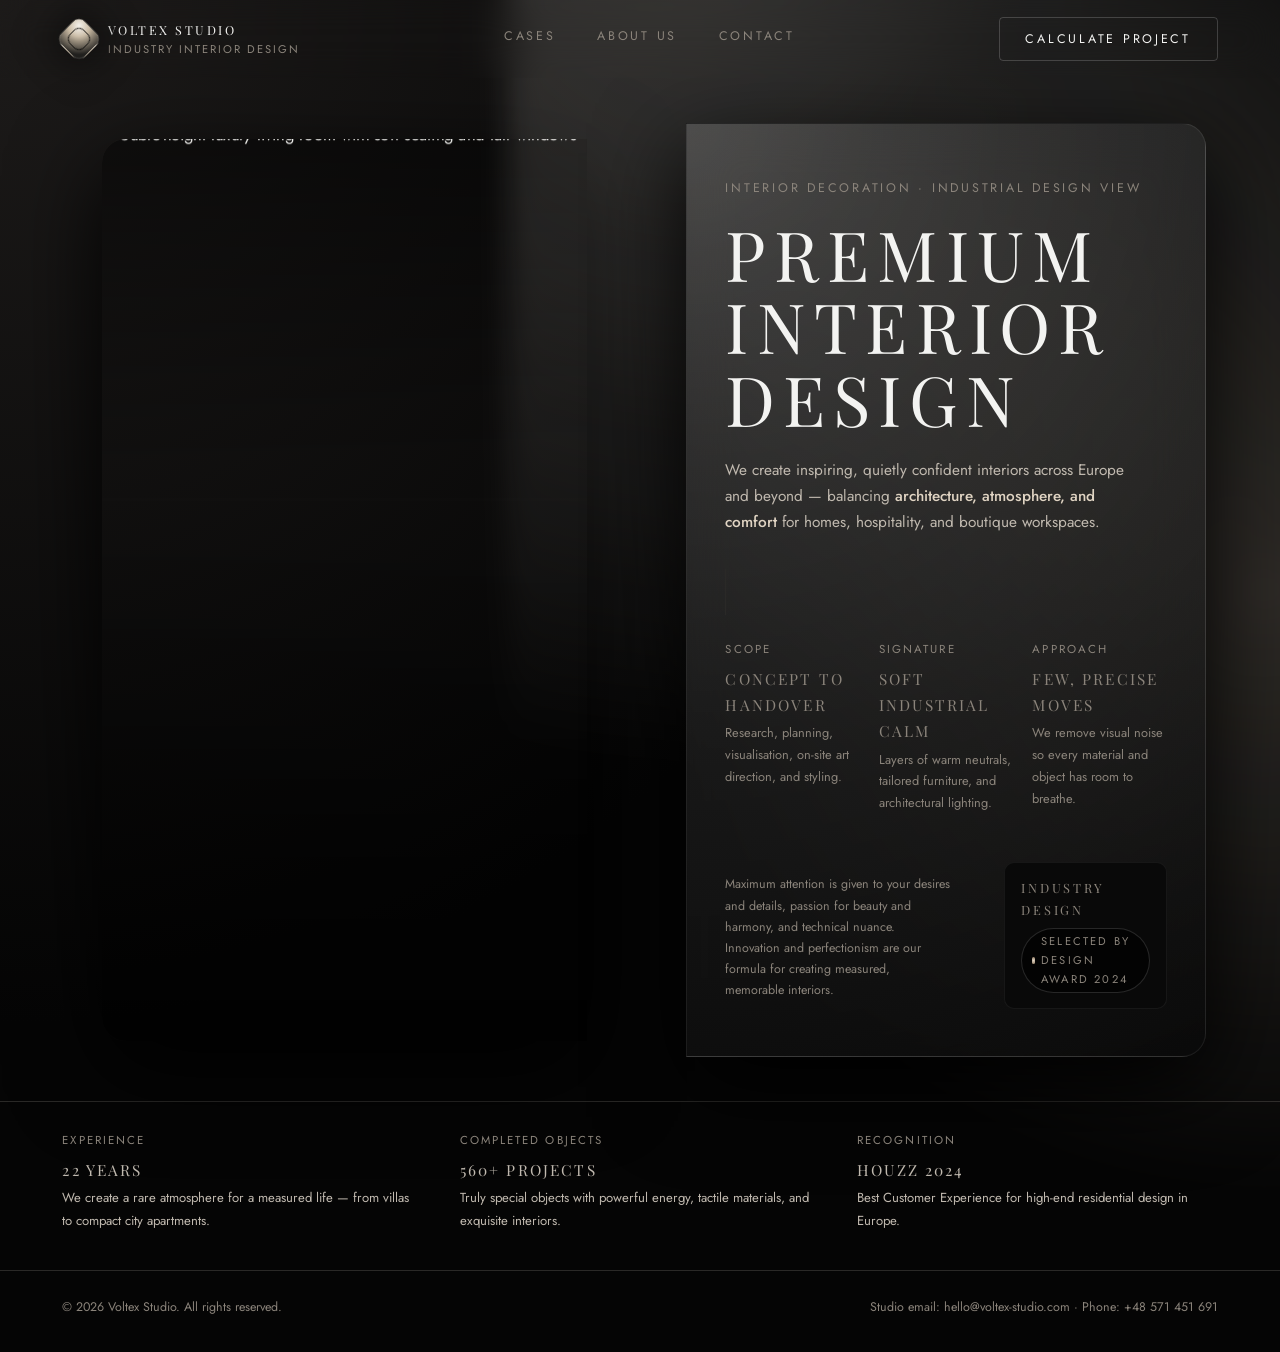
==== index.html @ 421905d4 "Create multi-page Voltex Studio site" ====
<!DOCTYPE html>
<html lang="en">
  <head>
    <meta charset="UTF-8" />
    <title>Voltex Studio · Premium Interior Design</title>
    <meta name="viewport" content="width=device-width, initial-scale=1.0, viewport-fit=cover" />
    <link rel="stylesheet" href="styles.css" />
  </head>
  <body>
    <div class="shell" id="top">
      <a href="#main" class="visually-hidden">Skip to main content</a>

      <header class="site-header">
        <div class="page-width nav-inner">
          <a href="index.html#top" class="brand">
            <div class="brand-mark"></div>
            <div class="brand-text">
              <div class="brand-name">Voltex Studio</div>
              <div class="brand-tagline">Industry interior design</div>
            </div>
          </a>
          <nav class="nav-links">
            <a href="cases.html" class="nav-link">Cases</a>
            <a href="studio.html" class="nav-link">About us</a>
            <a href="contact.html" class="nav-link">Contact</a>
          </nav>
          <div class="nav-right">
            <button type="button" class="cta" id="calculateBtn">Calculate project</button>
          </div>
        </div>
      </header>

      <main id="main">
        <section class="hero-shell">
          <div class="page-width hero-layout">
            <figure class="hero-image-wrap reveal delay-1" id="heroMedia">
              <img
                src="https://images.unsplash.com/photo-1618221195710-dd6b41faaea6?w=1200&q=80"
                alt="Double-height luxury living room with soft seating and tall windows"
                class="hero-image"
                id="heroImage"
              />
            </figure>

            <div class="hero-panel">
              <div class="hero-glow"></div>
              <div class="hero-panel-inner reveal delay-2">
                <p class="hero-kicker">Interior decoration · Industrial design view</p>
                <h1 class="hero-title">Premium interior design</h1>
                <p class="hero-sub">
                  We create inspiring, quietly confident interiors across Europe and beyond —
                  balancing <strong>architecture, atmosphere, and comfort</strong> for homes, hospitality,
                  and boutique workspaces.
                </p>
                <div class="hero-line"></div>

                <div class="hero-metadata">
                  <div>
                    <span class="stat-label">Scope</span>
                    <span class="stat-value">Concept to handover</span>
                    <span>Research, planning, visualisation, on‑site art direction, and styling.</span>
                  </div>
                  <div>
                    <span class="stat-label">Signature</span>
                    <span class="stat-value">Soft industrial calm</span>
                    <span>Layers of warm neutrals, tailored furniture, and architectural lighting.</span>
                  </div>
                  <div>
                    <span class="stat-label">Approach</span>
                    <span class="stat-value">Few, precise moves</span>
                    <span>We remove visual noise so every material and object has room to breathe.</span>
                  </div>
                </div>

                <div class="hero-lower">
                  <p class="hero-note">
                    Maximum attention is given to your desires and details, passion for beauty and harmony,
                    and technical nuance. Innovation and perfectionism are our formula for creating measured,
                    memorable interiors.
                  </p>

                  <div class="hero-lockup">
                    <div class="hero-lockup-card">
                      <div class="hero-lockup-main">Industry design</div>
                      <div class="hero-lockup-badge">
                        <span class="hero-lockup-dot"></span>
                        <span>Selected by Design Award 2024</span>
                      </div>
                    </div>
                  </div>
                </div>
              </div>
            </div>
          </div>
        </section>

        <section class="stats-strip">
          <div class="page-width stats-grid reveal delay-3">
            <div>
              <div class="stat-label">Experience</div>
              <div class="stat-value">22 years</div>
              <div>We create a rare atmosphere for a measured life — from villas to compact city apartments.</div>
            </div>
            <div>
              <div class="stat-label">Completed objects</div>
              <div class="stat-value">560+ projects</div>
              <div>Truly special objects with powerful energy, tactile materials, and exquisite interiors.</div>
            </div>
            <div>
              <div class="stat-label">Recognition</div>
              <div class="stat-value">Houzz 2024</div>
              <div>Best Customer Experience for high‑end residential design in Europe.</div>
            </div>
          </div>
        </section>

        <section class="footer">
          <div class="page-width footer-inner">
            <span>© <span id="year"></span> Voltex Studio. All rights reserved.</span>
            <span>Studio email: hello@voltex-studio.com · Phone: +48 571 451 691</span>
          </div>
        </section>
      </main>
    </div>

    <script src="main.js"></script>
  </body>
</html>
---- styles.css ----
@import url("https://fonts.googleapis.com/css2?family=Playfair+Display:wght@400;500&family=Jost:wght@300;400;500&display=swap");

:root {
  --bg-page: #050505;
  --bg-panel: rgba(16, 16, 16, 0.8);
  --bg-panel-strong: rgba(10, 10, 10, 0.96);
  --text-main: #f3f3f1;
  --text-soft: #c0b9af;
  --text-muted: #8b847b;
  --accent-warm: #e0d4c3;
  --accent-soft: #c7b8a2;
  --border-soft: rgba(255, 255, 255, 0.06);
  --line-subtle: #2a2927;
  --radius-lg: 24px;
  --radius-md: 16px;
  --shadow-main: 0 30px 90px rgba(0, 0, 0, 0.92);
  --transition-fast: 160ms ease-out;
  --transition-med: 260ms ease-out;
  --nav-height: 78px;
  --touch-min: 44px;
}

* {
  box-sizing: border-box;
}

html {
  scroll-behavior: smooth;
}

body {
  margin: 0;
  font-family: "Jost", system-ui, sans-serif;
  background:
    radial-gradient(circle at top left, #1d1b1a 0, #050505 55%),
    radial-gradient(circle at bottom right, #111111 0, #050505 45%);
  color: var(--text-main);
  -webkit-font-smoothing: antialiased;
  line-height: 1.7;
  overflow-x: hidden;
}

img {
  max-width: 100%;
  display: block;
}

a {
  color: inherit;
  text-decoration: none;
}

button {
  font-family: inherit;
}

.visually-hidden {
  position: absolute !important;
  width: 1px;
  height: 1px;
  padding: 0;
  margin: -1px;
  overflow: hidden;
  clip: rect(0, 0, 0, 0);
  white-space: nowrap;
  border: 0;
}

.shell {
  min-height: 100vh;
  display: flex;
  flex-direction: column;
}

.page-width {
  width: 100%;
  max-width: 1200px;
  margin: 0 auto;
  padding: 0 1.4rem;
}

.site-header {
  position: sticky;
  top: 0;
  z-index: 30;
  backdrop-filter: blur(18px);
  -webkit-backdrop-filter: blur(18px);
}

.nav-inner {
  height: var(--nav-height);
  display: flex;
  align-items: center;
  justify-content: space-between;
  gap: 1.5rem;
}

.brand {
  display: inline-flex;
  align-items: center;
  gap: 0.7rem;
}

.brand-mark {
  width: 34px;
  height: 34px;
  border-radius: 10px;
  transform: rotate(45deg);
  background: radial-gradient(circle at 20% 20%, #f4f1eb 0, #cabba4 30%, #201f1d 80%);
  border: 1px solid rgba(255, 255, 255, 0.12);
  box-shadow: 0 0 40px rgba(0, 0, 0, 0.9);
  position: relative;
  overflow: hidden;
}

.brand-mark::after {
  content: "";
  position: absolute;
  inset: 18%;
  border-radius: 7px;
  border: 1px solid rgba(0, 0, 0, 0.7);
  background: radial-gradient(circle at 0 0, rgba(255, 255, 255, 0.22), transparent 60%);
}

.brand-name {
  font-family: "Playfair Display", serif;
  letter-spacing: 0.2em;
  font-size: 0.78rem;
  text-transform: uppercase;
}

.brand-tagline {
  font-size: 0.7rem;
  text-transform: uppercase;
  letter-spacing: 0.18em;
  color: var(--text-muted);
}

.nav-links {
  display: flex;
  gap: 2.6rem;
  font-size: 0.78rem;
  text-transform: uppercase;
  letter-spacing: 0.22em;
  color: var(--text-muted);
}

.nav-link {
  position: relative;
  padding-bottom: 0.25rem;
}

.nav-link::after {
  content: "";
  position: absolute;
  left: 0;
  bottom: 0;
  width: 0;
  height: 1px;
  background: var(--accent-warm);
  transition: width 280ms ease;
}

.nav-link:hover {
  color: var(--text-main);
}

.nav-link:hover::after {
  width: 100%;
}

.nav-link--active {
  color: var(--text-main);
}

.nav-link--active::after {
  width: 100%;
}

.nav-right {
  display: flex;
  align-items: center;
  gap: 0.9rem;
}

.cta {
  border-radius: 4px;
  border: 1px solid rgba(255, 255, 255, 0.18);
  background: transparent;
  color: var(--text-main);
  padding: 0.7rem 1.6rem;
  font-size: 0.78rem;
  text-transform: uppercase;
  letter-spacing: 0.22em;
  cursor: pointer;
  min-height: var(--touch-min);
  display: inline-flex;
  align-items: center;
  justify-content: center;
  transition:
    background var(--transition-med),
    color var(--transition-med),
    transform var(--transition-fast),
    box-shadow var(--transition-fast);
}

.cta:hover {
  background: #f5f3ef;
  color: #101010;
  transform: translateY(-1px);
  box-shadow: 0 16px 40px rgba(0, 0, 0, 0.9);
}

.hero-shell {
  padding-top: 2.8rem;
  padding-bottom: 2.8rem;
}

.hero-layout {
  position: relative;
  display: grid;
  grid-template-columns: minmax(0, 1.05fr) minmax(0, 1.1fr);
  align-items: stretch;
  min-height: 70vh;
}

.hero-image-wrap {
  position: relative;
  border-radius: var(--radius-lg) 0 0 var(--radius-lg);
  overflow: hidden;
  box-shadow: var(--shadow-main);
  isolation: isolate;
}

.hero-image {
  width: 100%;
  height: 100%;
  min-height: 420px;
  object-fit: cover;
  transform: scale(1.04);
  transition: transform 600ms ease-out;
  will-change: transform;
}

.hero-image-wrap::after {
  content: "";
  position: absolute;
  inset: 0;
  background: linear-gradient(to bottom, rgba(0, 0, 0, 0.45), transparent 40%, rgba(0, 0, 0, 0.65));
  mix-blend-mode: soft-light;
  pointer-events: none;
}

.hero-glow {
  position: absolute;
  inset: -20%;
  right: -40%;
  background:
    radial-gradient(circle at 20% 0, rgba(244, 240, 232, 0.2), transparent 55%),
    radial-gradient(circle at 80% 50%, rgba(185, 171, 152, 0.25), transparent 60%);
  filter: blur(14px);
  opacity: 0.9;
  mix-blend-mode: screen;
  pointer-events: none;
}

.hero-panel {
  position: relative;
  display: flex;
  align-items: stretch;
  justify-content: center;
  padding-left: 3rem;
}

.hero-panel-inner {
  margin: auto 0;
  border-radius: 0 var(--radius-lg) var(--radius-lg) 0;
  padding: 2.6rem 2.4rem;
  max-width: 520px;
  background: radial-gradient(circle at top left, rgba(255, 255, 255, 0.16), rgba(10, 10, 10, 0.96));
  border: 1px solid rgba(255, 255, 255, 0.08);
  backdrop-filter: blur(26px);
  -webkit-backdrop-filter: blur(26px);
  box-shadow: var(--shadow-main);
}

.hero-kicker {
  font-size: 0.78rem;
  letter-spacing: 0.22em;
  text-transform: uppercase;
  color: var(--text-muted);
  margin-bottom: 1.1rem;
}

.hero-title {
  font-family: "Playfair Display", serif;
  font-weight: 400;
  font-size: clamp(3rem, 5.4vw, 5.2rem);
  letter-spacing: 0.12em;
  text-transform: uppercase;
  line-height: 1.05;
  margin: 0 0 1.4rem;
}

.hero-sub {
  font-size: 0.96rem;
  color: var(--text-soft);
  max-width: 26rem;
  margin-bottom: 2.1rem;
}

.hero-sub strong {
  color: var(--accent-warm);
  font-weight: 500;
}

.hero-line {
  width: 1px;
  height: 46px;
  background: var(--line-subtle);
  margin-bottom: 1.6rem;
}

.hero-metadata {
  display: grid;
  grid-template-columns: repeat(3, minmax(0, 1fr));
  gap: 1.2rem;
  font-size: 0.8rem;
  color: var(--text-muted);
}

.stat-label {
  text-transform: uppercase;
  letter-spacing: 0.18em;
  font-size: 0.72rem;
  color: var(--text-muted);
  display: block;
  margin-bottom: 0.4rem;
}

.stat-value {
  font-family: "Playfair Display", serif;
  letter-spacing: 0.14em;
  text-transform: uppercase;
  font-size: 0.96rem;
  display: block;
  margin-bottom: 0.25rem;
}

.hero-lower {
  margin-top: 3rem;
  display: grid;
  grid-template-columns: minmax(0, 1.4fr) minmax(0, 1fr);
  gap: 3.2rem;
  align-items: flex-start;
}

.hero-note {
  font-size: 0.78rem;
  color: var(--text-muted);
  max-width: 30rem;
}

.hero-lockup {
  justify-self: end;
  font-size: 0.76rem;
  text-transform: uppercase;
  letter-spacing: 0.18em;
  color: var(--text-muted);
}

.hero-lockup-card {
  border-radius: 10px;
  border: 1px solid var(--border-soft);
  padding: 0.9rem 1rem;
  background: var(--bg-panel-strong);
  display: inline-flex;
  flex-direction: column;
  gap: 0.45rem;
}

.hero-lockup-main {
  font-family: "Playfair Display", serif;
  letter-spacing: 0.22em;
  font-size: 0.8rem;
}

.hero-lockup-badge {
  display: inline-flex;
  align-items: center;
  gap: 0.4rem;
  padding: 0.2rem 0.6rem;
  border-radius: 999px;
  border: 1px solid rgba(255, 255, 255, 0.14);
  background: rgba(0, 0, 0, 0.6);
  font-size: 0.7rem;
}

.hero-lockup-dot {
  width: 7px;
  height: 7px;
  border-radius: 999px;
  background: radial-gradient(circle at center, var(--accent-warm), #917c64);
  display: inline-block;
}

.stats-strip {
  border-top: 1px solid var(--line-subtle);
  padding: 1.8rem 0 2.4rem;
}

.stats-grid {
  display: grid;
  grid-template-columns: repeat(3, minmax(0, 1fr));
  gap: 2.3rem;
  font-size: 0.82rem;
  color: var(--text-soft);
}

.section {
  padding: 3rem 0 3.2rem;
}

.section-header {
  margin-bottom: 2.4rem;
}

.section-kicker {
  font-size: 0.78rem;
  letter-spacing: 0.22em;
  text-transform: uppercase;
  color: var(--text-muted);
  margin-bottom: 0.8rem;
}

.section-title {
  font-family: "Playfair Display", serif;
  font-size: 2.1rem;
  letter-spacing: 0.16em;
  text-transform: uppercase;
  margin: 0 0 0.6rem;
}

.section-lead {
  max-width: 32rem;
  color: var(--text-soft);
  font-size: 0.95rem;
}

.cases-grid {
  display: grid;
  grid-template-columns: repeat(auto-fit, minmax(260px, 1fr));
  gap: 1.8rem;
}

.case-card {
  border-radius: var(--radius-md);
  padding: 1.2rem 1.3rem 1.4rem;
  background: var(--bg-panel-strong);
  border: 1px solid rgba(255, 255, 255, 0.06);
  box-shadow: 0 16px 40px rgba(0, 0, 0, 0.9);
}

.case-label {
  font-size: 0.72rem;
  text-transform: uppercase;
  letter-spacing: 0.2em;
  color: var(--text-muted);
  margin-bottom: 0.4rem;
}

.case-title {
  font-family: "Playfair Display", serif;
  font-size: 1rem;
  letter-spacing: 0.16em;
  text-transform: uppercase;
  margin-bottom: 0.6rem;
}

.case-meta {
  font-size: 0.8rem;
  color: var(--text-soft);
}

.pill-row {
  margin-top: 0.8rem;
  display: flex;
  flex-wrap: wrap;
  gap: 0.4rem;
}

.pill {
  border-radius: 999px;
  padding: 0.12rem 0.7rem;
  border: 1px solid rgba(255, 255, 255, 0.14);
  font-size: 0.7rem;
  color: var(--text-muted);
}

.about-layout {
  display: grid;
  grid-template-columns: minmax(0, 1.3fr) minmax(0, 1fr);
  gap: 2.6rem;
}

.about-body {
  color: var(--text-soft);
  font-size: 0.95rem;
}

.about-body p {
  margin-top: 0;
  margin-bottom: 1.2rem;
}

.about-aside {
  border-radius: var(--radius-md);
  padding: 1.4rem 1.5rem;
  background: var(--bg-panel-strong);
  border: 1px solid rgba(255, 255, 255, 0.06);
  font-size: 0.82rem;
  color: var(--text-soft);
}

.contact-layout {
  display: grid;
  grid-template-columns: minmax(0, 1.2fr) minmax(0, 1fr);
  gap: 2.6rem;
}

.contact-panel {
  border-radius: var(--radius-md);
  padding: 1.8rem 1.7rem;
  background: var(--bg-panel-strong);
  border: 1px solid rgba(255, 255, 255, 0.06);
  box-shadow: 0 16px 40px rgba(0, 0, 0, 0.9);
}

.contact-panel h2 {
  font-family: "Playfair Display", serif;
  letter-spacing: 0.18em;
  text-transform: uppercase;
  font-size: 1.2rem;
  margin: 0 0 0.4rem;
}

.contact-panel p {
  font-size: 0.9rem;
  color: var(--text-soft);
  margin-top: 0;
  margin-bottom: 1.6rem;
}

.contact-field {
  margin-bottom: 1.1rem;
}

.contact-label {
  display: block;
  font-size: 0.78rem;
  text-transform: uppercase;
  letter-spacing: 0.18em;
  color: var(--text-muted);
  margin-bottom: 0.35rem;
}

.contact-input,
.contact-textarea,
.contact-select {
  width: 100%;
  border-radius: 999px;
  border: 1px solid rgba(255, 255, 255, 0.16);
  background: rgba(5, 5, 5, 0.8);
  color: var(--text-main);
  padding: 0.7rem 1rem;
  font-size: 0.86rem;
  outline: none;
  transition: border-color var(--transition-fast), background var(--transition-fast), box-shadow var(--transition-fast);
}

.contact-textarea {
  border-radius: 18px;
  min-height: 120px;
  resize: vertical;
  line-height: 1.5;
}

.contact-input:focus,
.contact-textarea:focus,
.contact-select:focus {
  border-color: var(--accent-soft);
  background: rgba(10, 10, 10, 0.96);
  box-shadow: 0 0 0 1px rgba(224, 212, 195, 0.3);
}

.contact-inline {
  display: grid;
  grid-template-columns: repeat(2, minmax(0, 1fr));
  gap: 1rem;
}

.contact-helper {
  font-size: 0.78rem;
  color: var(--text-muted);
  margin-top: 0.4rem;
}

.contact-meta {
  font-size: 0.86rem;
  color: var(--text-soft);
}

.contact-meta strong {
  color: var(--accent-warm);
}

.contact-meta a {
  text-decoration: underline;
  text-decoration-thickness: 1px;
  text-underline-offset: 4px;
}

.contact-status {
  margin-top: 0.9rem;
  font-size: 0.8rem;
  color: var(--accent-warm);
  min-height: 1.2em;
}

.footer {
  border-top: 1px solid var(--line-subtle);
  padding: 1.6rem 0 2.1rem;
  font-size: 0.78rem;
  color: var(--text-muted);
}

.footer-inner {
  display: flex;
  justify-content: space-between;
  gap: 0.9rem;
  flex-wrap: wrap;
}

@keyframes fadeUp {
  from {
    opacity: 0;
    transform: translateY(18px);
  }
  to {
    opacity: 1;
    transform: translateY(0);
  }
}

.reveal {
  opacity: 0;
  transform: translateY(18px);
  animation: fadeUp 700ms ease-out forwards;
}

.delay-1 {
  animation-delay: 0.08s;
}

.delay-2 {
  animation-delay: 0.2s;
}

.delay-3 {
  animation-delay: 0.35s;
}

@media (max-width: 780px) {
  .nav-links {
    display: none;
  }

  .hero-layout {
    grid-template-columns: minmax(0, 1fr);
    min-height: auto;
  }

  .hero-image-wrap {
    border-radius: var(--radius-lg);
  }

  .hero-panel {
    padding-left: 0;
    margin-top: 1.8rem;
  }

  .hero-panel-inner {
    border-radius: var(--radius-lg);
  }

  .hero-lower {
    grid-template-columns: minmax(0, 1fr);
    gap: 2rem;
    margin-top: 2.3rem;
  }

  .hero-lockup {
    justify-self: flex-start;
  }

  .stats-grid {
    grid-template-columns: minmax(0, 1fr);
    gap: 1.4rem;
  }

  .about-layout,
  .contact-layout {
    grid-template-columns: minmax(0, 1fr);
  }
}

@media (max-width: 520px) {
  .hero-panel-inner {
    padding: 2rem 1.6rem;
  }

  .hero-title {
    font-size: clamp(2.4rem, 9vw, 3.2rem);
  }

  .hero-metadata {
    grid-template-columns: minmax(0, 1fr);
  }
}
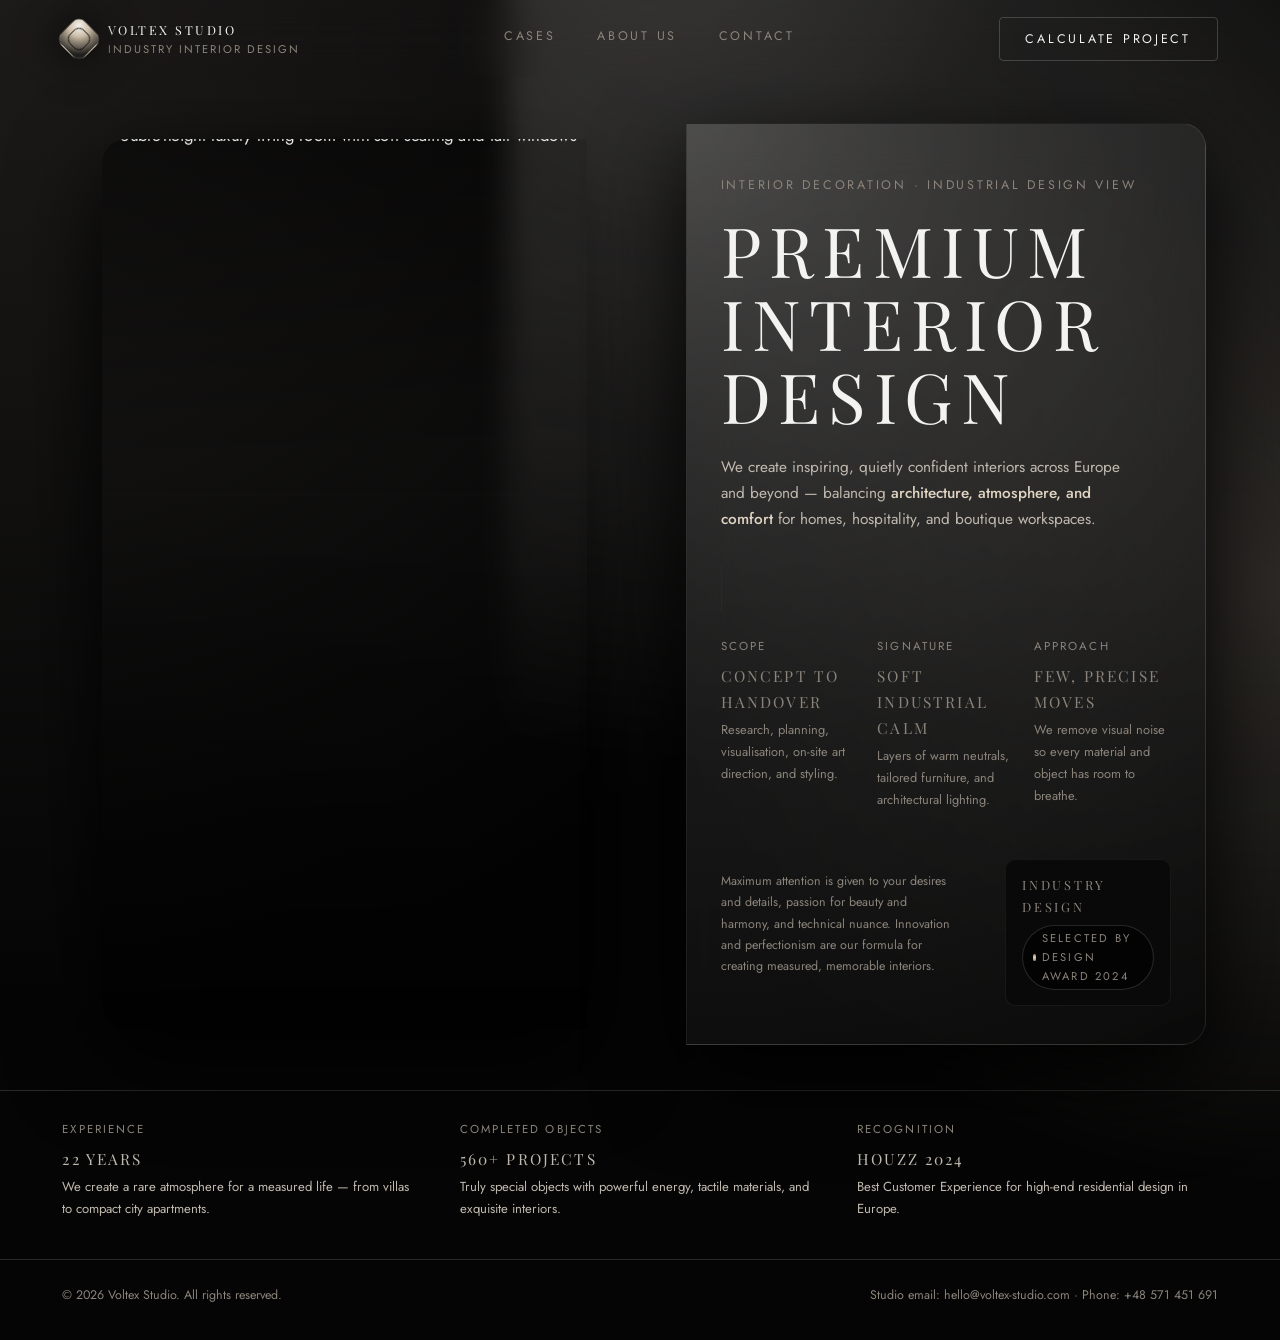
==== commit 11b6a5be: "Update Voltex Studio site to dynamic mobile-first Made-with: Cursor" ====
--- a/index.html
+++ b/index.html
@@ -19,12 +19,21 @@
               <div class="brand-tagline">Industry interior design</div>
             </div>
           </a>
-          <nav class="nav-links">
+          <nav class="nav-links" aria-label="Main navigation">
             <a href="cases.html" class="nav-link">Cases</a>
             <a href="studio.html" class="nav-link">About us</a>
             <a href="contact.html" class="nav-link">Contact</a>
           </nav>
           <div class="nav-right">
+            <button
+              type="button"
+              class="nav-toggle"
+              id="navToggle"
+              aria-label="Toggle navigation"
+              aria-expanded="false"
+            >
+              <span class="nav-toggle-bar"></span>
+            </button>
             <button type="button" class="cta" id="calculateBtn">Calculate project</button>
           </div>
         </div>
@@ -95,23 +104,7 @@
         </section>
 
         <section class="stats-strip">
-          <div class="page-width stats-grid reveal delay-3">
-            <div>
-              <div class="stat-label">Experience</div>
-              <div class="stat-value">22 years</div>
-              <div>We create a rare atmosphere for a measured life — from villas to compact city apartments.</div>
-            </div>
-            <div>
-              <div class="stat-label">Completed objects</div>
-              <div class="stat-value">560+ projects</div>
-              <div>Truly special objects with powerful energy, tactile materials, and exquisite interiors.</div>
-            </div>
-            <div>
-              <div class="stat-label">Recognition</div>
-              <div class="stat-value">Houzz 2024</div>
-              <div>Best Customer Experience for high‑end residential design in Europe.</div>
-            </div>
-          </div>
+          <div class="page-width stats-grid reveal delay-3" data-stats-grid></div>
         </section>
 
         <section class="footer">
--- a/styles.css
+++ b/styles.css
@@ -137,8 +137,19 @@
 }
 
 .nav-links {
-  display: flex;
-  gap: 2.6rem;
+  position: absolute;
+  top: 100%;
+  right: 1.4rem;
+  left: 1.4rem;
+  margin-top: 0.4rem;
+  display: none;
+  flex-direction: column;
+  gap: 1rem;
+  padding: 0.9rem 1.1rem;
+  border-radius: var(--radius-md);
+  background: var(--bg-panel-strong);
+  border: 1px solid rgba(255, 255, 255, 0.08);
+  box-shadow: 0 20px 60px rgba(0, 0, 0, 0.9);
   font-size: 0.78rem;
   text-transform: uppercase;
   letter-spacing: 0.22em;
@@ -175,6 +186,64 @@
 
 .nav-link--active::after {
   width: 100%;
+}
+
+.nav-toggle {
+  display: inline-flex;
+  align-items: center;
+  justify-content: center;
+  width: 40px;
+  height: 40px;
+  border-radius: 999px;
+  border: 1px solid rgba(255, 255, 255, 0.18);
+  background: rgba(5, 5, 5, 0.85);
+  color: var(--text-main);
+  cursor: pointer;
+  padding: 0;
+  min-height: var(--touch-min);
+}
+
+.nav-toggle-bar {
+  width: 16px;
+  height: 1px;
+  border-radius: 999px;
+  background: var(--text-main);
+  position: relative;
+}
+
+.nav-toggle-bar::before,
+.nav-toggle-bar::after {
+  content: "";
+  position: absolute;
+  left: 0;
+  width: 16px;
+  height: 1px;
+  border-radius: 999px;
+  background: var(--text-main);
+  transition: transform var(--transition-fast), opacity var(--transition-fast), top var(--transition-fast),
+    bottom var(--transition-fast);
+}
+
+.nav-toggle-bar::before {
+  top: -5px;
+}
+
+.nav-toggle-bar::after {
+  bottom: -5px;
+}
+
+.nav-toggle[data-open="true"] .nav-toggle-bar {
+  background: transparent;
+}
+
+.nav-toggle[data-open="true"] .nav-toggle-bar::before {
+  top: 0;
+  transform: rotate(45deg);
+}
+
+.nav-toggle[data-open="true"] .nav-toggle-bar::after {
+  bottom: 0;
+  transform: rotate(-45deg);
 }
 
 .nav-right {
@@ -219,9 +288,9 @@
 .hero-layout {
   position: relative;
   display: grid;
-  grid-template-columns: minmax(0, 1.05fr) minmax(0, 1.1fr);
+  grid-template-columns: minmax(0, 1fr);
   align-items: stretch;
-  min-height: 70vh;
+  row-gap: 1.8rem;
 }
 
 .hero-image-wrap {
@@ -323,7 +392,7 @@
 
 .hero-metadata {
   display: grid;
-  grid-template-columns: repeat(3, minmax(0, 1fr));
+  grid-template-columns: minmax(0, 1fr);
   gap: 1.2rem;
   font-size: 0.8rem;
   color: var(--text-muted);
@@ -348,10 +417,10 @@
 }
 
 .hero-lower {
-  margin-top: 3rem;
+  margin-top: 2.2rem;
   display: grid;
-  grid-template-columns: minmax(0, 1.4fr) minmax(0, 1fr);
-  gap: 3.2rem;
+  grid-template-columns: minmax(0, 1fr);
+  gap: 2rem;
   align-items: flex-start;
 }
 
@@ -411,7 +480,7 @@
 
 .stats-grid {
   display: grid;
-  grid-template-columns: repeat(3, minmax(0, 1fr));
+  grid-template-columns: minmax(0, 1fr);
   gap: 2.3rem;
   font-size: 0.82rem;
   color: var(--text-soft);
@@ -449,7 +518,7 @@
 
 .cases-grid {
   display: grid;
-  grid-template-columns: repeat(auto-fit, minmax(260px, 1fr));
+  grid-template-columns: minmax(0, 1fr);
   gap: 1.8rem;
 }
 
@@ -499,8 +568,8 @@
 
 .about-layout {
   display: grid;
-  grid-template-columns: minmax(0, 1.3fr) minmax(0, 1fr);
-  gap: 2.6rem;
+  grid-template-columns: minmax(0, 1fr);
+  gap: 2.2rem;
 }
 
 .about-body {
@@ -524,8 +593,8 @@
 
 .contact-layout {
   display: grid;
-  grid-template-columns: minmax(0, 1.2fr) minmax(0, 1fr);
-  gap: 2.6rem;
+  grid-template-columns: minmax(0, 1fr);
+  gap: 2.2rem;
 }
 
 .contact-panel {
@@ -670,61 +739,85 @@
   animation-delay: 0.35s;
 }
 
-@media (max-width: 780px) {
+@media (min-width: 520px) {
+  .hero-panel-inner {
+    padding: 2.4rem 2.1rem;
+  }
+}
+
+@media (min-width: 780px) {
+  .nav-inner {
+    position: relative;
+  }
+
   .nav-links {
+    position: static;
+    margin-top: 0;
+    padding: 0;
+    border-radius: 0;
+    background: transparent;
+    border: 0;
+    box-shadow: none;
+    display: flex;
+    flex-direction: row;
+    align-items: center;
+    gap: 2.6rem;
+  }
+
+  .nav-toggle {
     display: none;
   }
 
   .hero-layout {
-    grid-template-columns: minmax(0, 1fr);
-    min-height: auto;
+    grid-template-columns: minmax(0, 1.05fr) minmax(0, 1.1fr);
+    min-height: 70vh;
   }
 
   .hero-image-wrap {
-    border-radius: var(--radius-lg);
+    border-radius: var(--radius-lg) 0 0 var(--radius-lg);
   }
 
   .hero-panel {
-    padding-left: 0;
-    margin-top: 1.8rem;
+    padding-left: 3rem;
+    margin-top: 0;
   }
 
   .hero-panel-inner {
-    border-radius: var(--radius-lg);
+    border-radius: 0 var(--radius-lg) var(--radius-lg) 0;
   }
 
   .hero-lower {
-    grid-template-columns: minmax(0, 1fr);
-    gap: 2rem;
-    margin-top: 2.3rem;
+    grid-template-columns: minmax(0, 1.4fr) minmax(0, 1fr);
+    gap: 3.2rem;
+    margin-top: 3rem;
   }
 
   .hero-lockup {
-    justify-self: flex-start;
+    justify-self: end;
   }
 
   .stats-grid {
-    grid-template-columns: minmax(0, 1fr);
-    gap: 1.4rem;
-  }
-
-  .about-layout,
+    grid-template-columns: repeat(3, minmax(0, 1fr));
+    gap: 2.3rem;
+  }
+
+  .cases-grid {
+    grid-template-columns: repeat(auto-fit, minmax(260px, 1fr));
+  }
+
+  .about-layout {
+    grid-template-columns: minmax(0, 1.3fr) minmax(0, 1fr);
+    gap: 2.6rem;
+  }
+
   .contact-layout {
-    grid-template-columns: minmax(0, 1fr);
-  }
-}
-
-@media (max-width: 520px) {
-  .hero-panel-inner {
-    padding: 2rem 1.6rem;
-  }
-
-  .hero-title {
-    font-size: clamp(2.4rem, 9vw, 3.2rem);
+    grid-template-columns: minmax(0, 1.2fr) minmax(0, 1fr);
+    gap: 2.6rem;
   }
 
   .hero-metadata {
-    grid-template-columns: minmax(0, 1fr);
-  }
-}
-
+    grid-template-columns: repeat(3, minmax(0, 1fr));
+  }
+}
+
+
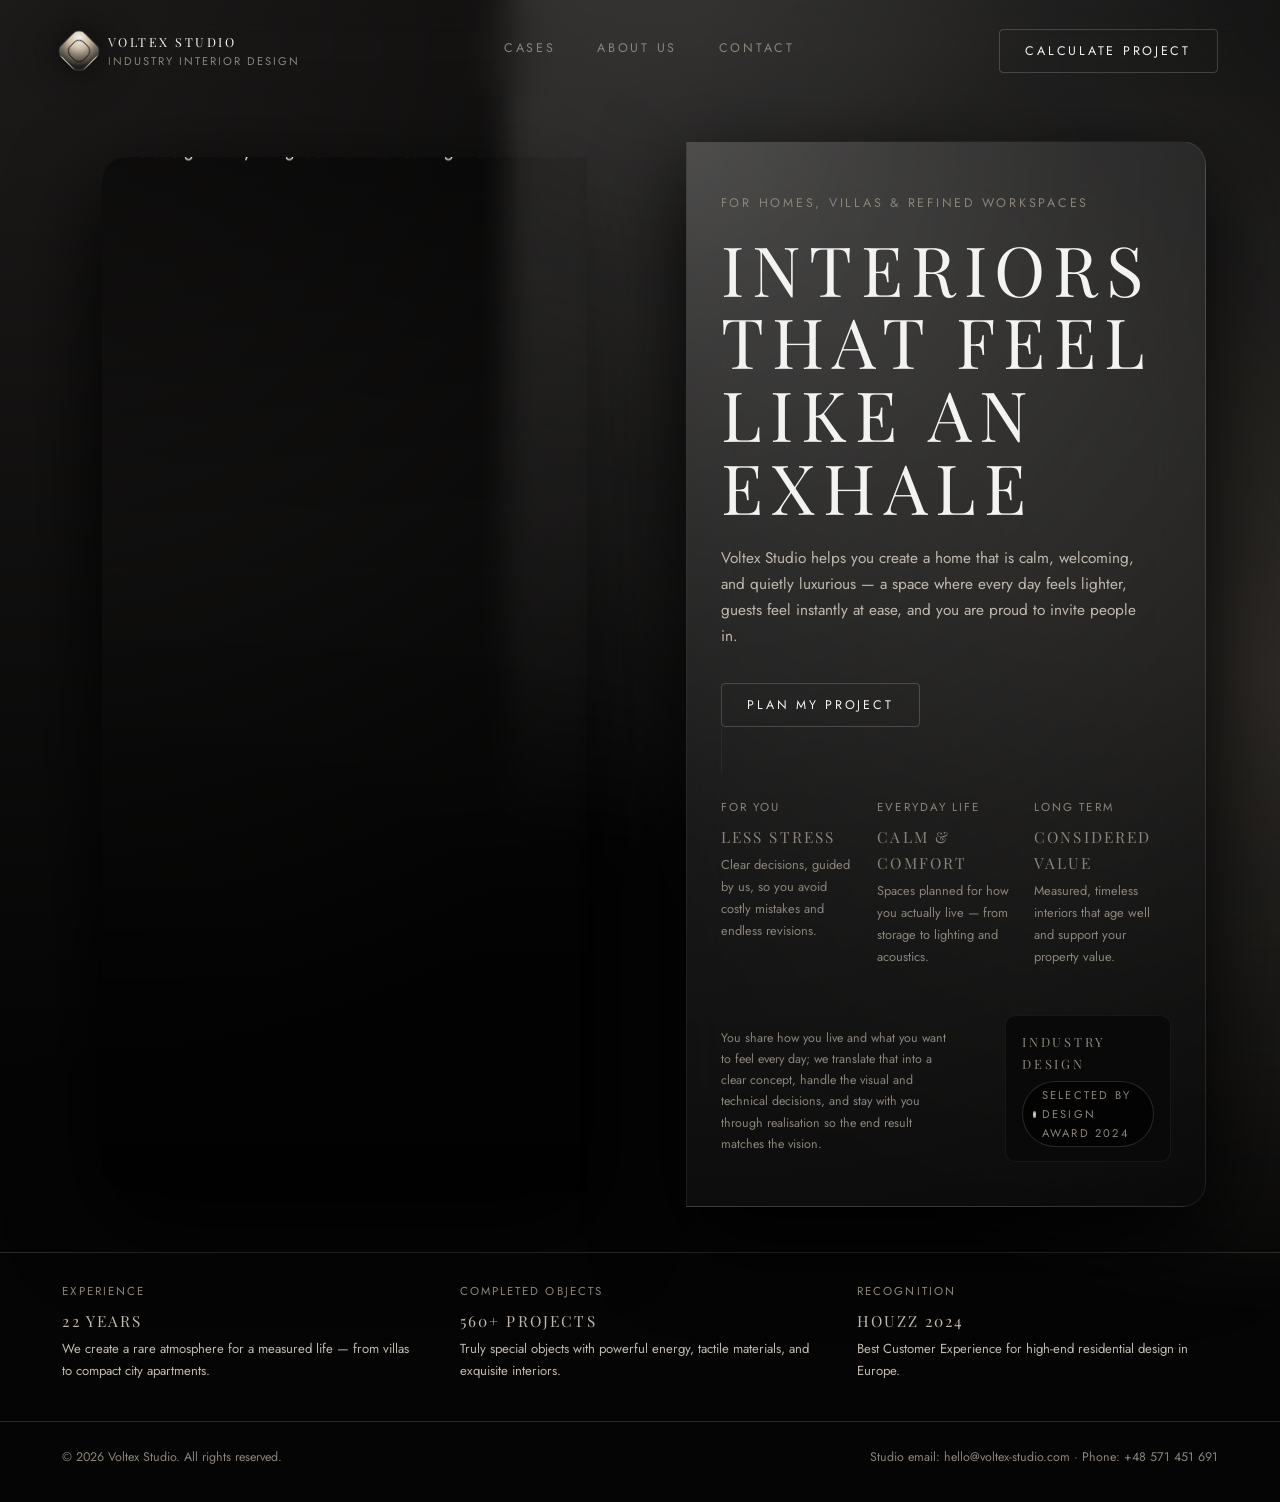
==== commit dd54e33a: "Refine mobile hero layout and copy Made-with: Cursor" ====
--- a/index.html
+++ b/index.html
@@ -34,7 +34,7 @@
             >
               <span class="nav-toggle-bar"></span>
             </button>
-            <button type="button" class="cta" id="calculateBtn">Calculate project</button>
+            <button type="button" class="cta">Calculate project</button>
           </div>
         </div>
       </header>
@@ -54,38 +54,41 @@
             <div class="hero-panel">
               <div class="hero-glow"></div>
               <div class="hero-panel-inner reveal delay-2">
-                <p class="hero-kicker">Interior decoration · Industrial design view</p>
-                <h1 class="hero-title">Premium interior design</h1>
+                <p class="hero-kicker">For homes, villas & refined workspaces</p>
+                <h1 class="hero-title">Interiors that feel like an exhale</h1>
                 <p class="hero-sub">
-                  We create inspiring, quietly confident interiors across Europe and beyond —
-                  balancing <strong>architecture, atmosphere, and comfort</strong> for homes, hospitality,
-                  and boutique workspaces.
+                  Voltex Studio helps you create a home that is calm, welcoming, and quietly luxurious —
+                  a space where every day feels lighter, guests feel instantly at ease, and you are proud
+                  to invite people in.
                 </p>
+                <button type="button" class="cta" id="calculateBtn">
+                  Plan my project
+                </button>
                 <div class="hero-line"></div>
 
                 <div class="hero-metadata">
                   <div>
-                    <span class="stat-label">Scope</span>
-                    <span class="stat-value">Concept to handover</span>
-                    <span>Research, planning, visualisation, on‑site art direction, and styling.</span>
+                    <span class="stat-label">For you</span>
+                    <span class="stat-value">Less stress</span>
+                    <span>Clear decisions, guided by us, so you avoid costly mistakes and endless revisions.</span>
                   </div>
                   <div>
-                    <span class="stat-label">Signature</span>
-                    <span class="stat-value">Soft industrial calm</span>
-                    <span>Layers of warm neutrals, tailored furniture, and architectural lighting.</span>
+                    <span class="stat-label">Everyday life</span>
+                    <span class="stat-value">Calm & comfort</span>
+                    <span>Spaces planned for how you actually live — from storage to lighting and acoustics.</span>
                   </div>
                   <div>
-                    <span class="stat-label">Approach</span>
-                    <span class="stat-value">Few, precise moves</span>
-                    <span>We remove visual noise so every material and object has room to breathe.</span>
+                    <span class="stat-label">Long term</span>
+                    <span class="stat-value">Considered value</span>
+                    <span>Measured, timeless interiors that age well and support your property value.</span>
                   </div>
                 </div>
 
                 <div class="hero-lower">
                   <p class="hero-note">
-                    Maximum attention is given to your desires and details, passion for beauty and harmony,
-                    and technical nuance. Innovation and perfectionism are our formula for creating measured,
-                    memorable interiors.
+                    You share how you live and what you want to feel every day; we translate that into
+                    a clear concept, handle the visual and technical decisions, and stay with you through
+                    realisation so the end result matches the vision.
                   </p>
 
                   <div class="hero-lockup">
--- a/styles.css
+++ b/styles.css
@@ -70,6 +70,8 @@
   min-height: 100vh;
   display: flex;
   flex-direction: column;
+  max-width: 560px;
+  margin-inline: auto;
 }
 
 .page-width {
@@ -85,6 +87,8 @@
   z-index: 30;
   backdrop-filter: blur(18px);
   -webkit-backdrop-filter: blur(18px);
+  padding-top: max(env(safe-area-inset-top, 0px), 0.75rem);
+  padding-bottom: 0.4rem;
 }
 
 .nav-inner {
@@ -273,6 +277,12 @@
     box-shadow var(--transition-fast);
 }
 
+@media (max-width: 779px) {
+  .nav-right .cta {
+    display: none;
+  }
+}
+
 .cta:hover {
   background: #f5f3ef;
   color: #101010;
@@ -291,6 +301,14 @@
   grid-template-columns: minmax(0, 1fr);
   align-items: stretch;
   row-gap: 1.8rem;
+}
+
+.hero-image-wrap {
+  order: 2;
+}
+
+.hero-panel {
+  order: 1;
 }
 
 .hero-image-wrap {
@@ -746,6 +764,14 @@
 }
 
 @media (min-width: 780px) {
+  .nav-right {
+    gap: 1.2rem;
+  }
+
+  .shell {
+    max-width: none;
+  }
+
   .nav-inner {
     position: relative;
   }
@@ -774,6 +800,14 @@
   }
 
   .hero-image-wrap {
+    order: 1;
+  }
+
+  .hero-panel {
+    order: 2;
+  }
+
+  .hero-image-wrap {
     border-radius: var(--radius-lg) 0 0 var(--radius-lg);
   }
 
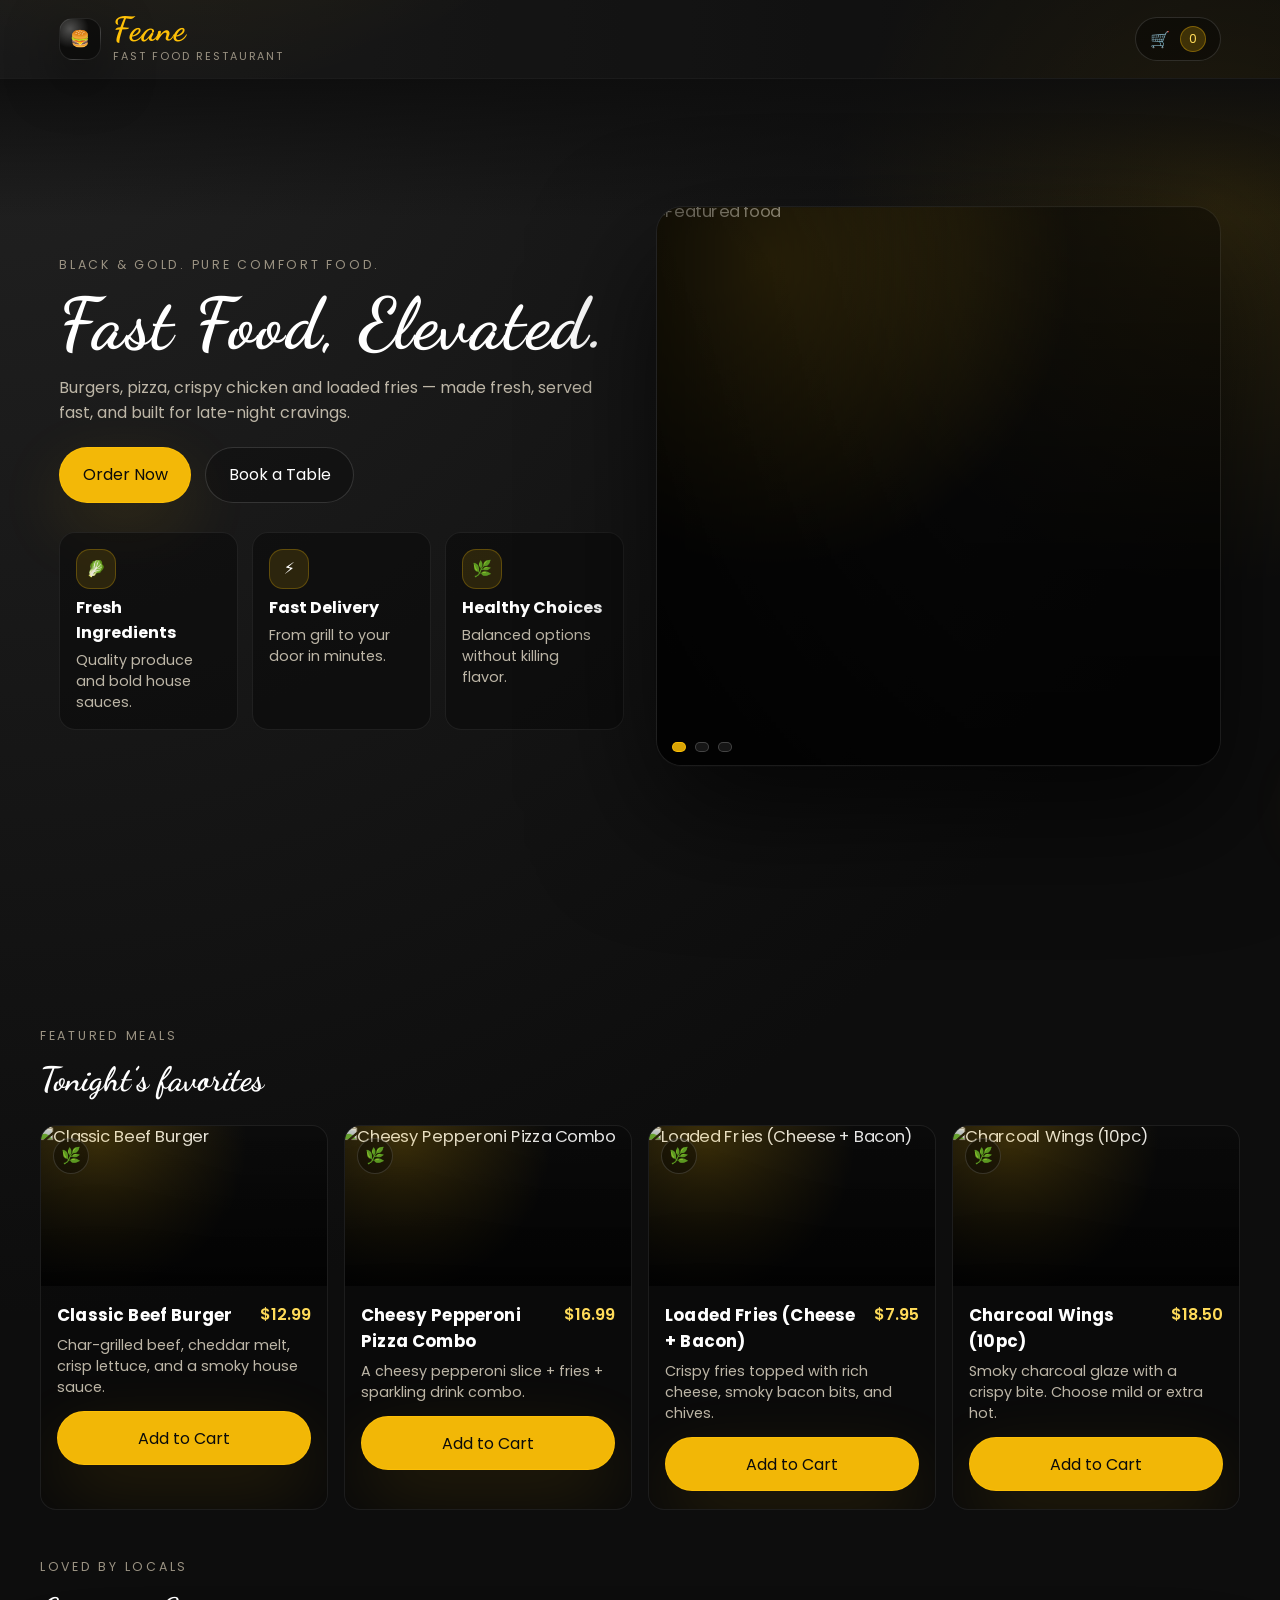
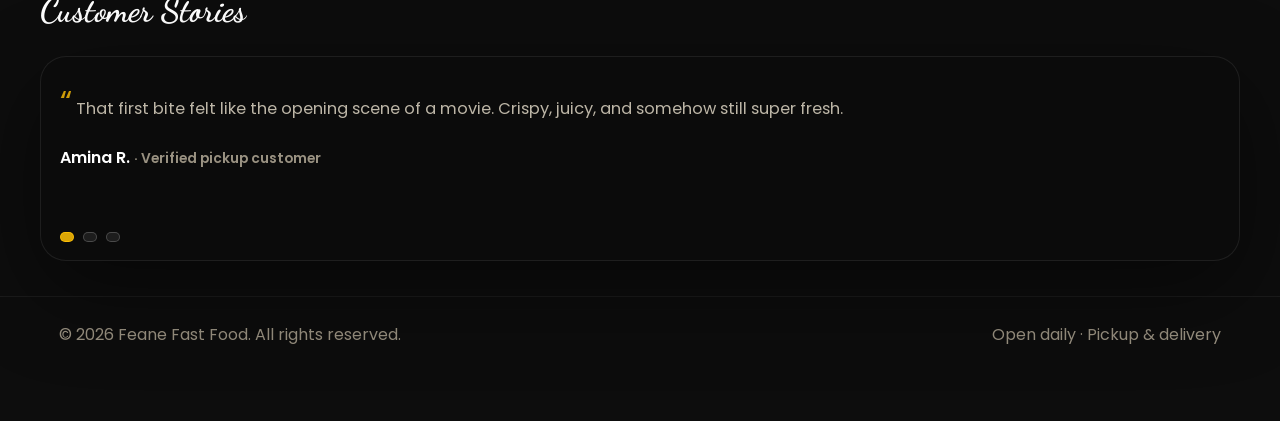
==== commit bd9ff49a: "Add cinematic fast-food restaurant website Hash-routed pages with dynamic Unsplash imagery, menu fil" ====
--- a/index.html
+++ b/index.html
@@ -2,124 +2,393 @@
 <html lang="en">
   <head>
     <meta charset="UTF-8" />
-    <title>Voltex Studio · Premium Interior Design</title>
     <meta name="viewport" content="width=device-width, initial-scale=1.0, viewport-fit=cover" />
-    <link rel="stylesheet" href="styles.css" />
+    <title>Feane Fast Food · Cinematic Burgers, Pizza & Chicken</title>
+
+    <link rel="preconnect" href="https://fonts.googleapis.com" />
+    <link rel="preconnect" href="https://fonts.gstatic.com" crossorigin />
+    <link
+      href="https://fonts.googleapis.com/css2?family=Dancing+Script:wght@500;700&family=Poppins:wght@300;400;500;600&display=swap"
+      rel="stylesheet"
+    />
+    <link rel="stylesheet" href="fastfood.css" />
   </head>
+
   <body>
-    <div class="shell" id="top">
-      <a href="#main" class="visually-hidden">Skip to main content</a>
-
-      <header class="site-header">
-        <div class="page-width nav-inner">
-          <a href="index.html#top" class="brand">
-            <div class="brand-mark"></div>
-            <div class="brand-text">
-              <div class="brand-name">Voltex Studio</div>
-              <div class="brand-tagline">Industry interior design</div>
-            </div>
+    <div id="app">
+      <a href="#home" class="skip-link">Skip to content</a>
+
+      <header class="ff-header" data-ff-header>
+        <div class="ff-container ff-nav">
+          <a class="ff-brand" href="#home" aria-label="Feane Fast Food Home">
+            <span class="ff-brand-logo" aria-hidden="true">🍔</span>
+            <span class="ff-brand-text">
+              <span class="ff-brand-script">Feane</span>
+              <span class="ff-brand-sub">Fast Food Restaurant</span>
+            </span>
           </a>
-          <nav class="nav-links" aria-label="Main navigation">
-            <a href="cases.html" class="nav-link">Cases</a>
-            <a href="studio.html" class="nav-link">About us</a>
-            <a href="contact.html" class="nav-link">Contact</a>
+
+          <nav class="ff-navlinks" aria-label="Primary navigation" data-ff-navlinks>
+            <a class="ff-navlink" href="#home" data-route-link>Home</a>
+            <a class="ff-navlink" href="#menu" data-route-link>Menu</a>
+            <a class="ff-navlink" href="#about" data-route-link>About</a>
+            <a class="ff-navlink" href="#book" data-route-link>Book</a>
           </nav>
-          <div class="nav-right">
-            <button
-              type="button"
-              class="nav-toggle"
-              id="navToggle"
-              aria-label="Toggle navigation"
-              aria-expanded="false"
-            >
-              <span class="nav-toggle-bar"></span>
+
+          <div class="ff-navright">
+            <button class="ff-iconbtn" type="button" id="cartOpenBtn" aria-label="Open cart">
+              <span aria-hidden="true">🛒</span>
+              <span class="ff-cart-badge" id="cartCountBadge" aria-live="polite">0</span>
             </button>
-            <button type="button" class="cta">Calculate project</button>
+            <button class="ff-hamburger" type="button" id="navToggle" aria-label="Toggle navigation" aria-expanded="false">
+              <span class="ff-hamburger-bar"></span>
+            </button>
           </div>
         </div>
       </header>
 
-      <main id="main">
-        <section class="hero-shell">
-          <div class="page-width hero-layout">
-            <figure class="hero-image-wrap reveal delay-1" id="heroMedia">
-              <img
-                src="https://images.unsplash.com/photo-1618221195710-dd6b41faaea6?w=1200&q=80"
-                alt="Double-height luxury living room with soft seating and tall windows"
-                class="hero-image"
-                id="heroImage"
-              />
-            </figure>
-
-            <div class="hero-panel">
-              <div class="hero-glow"></div>
-              <div class="hero-panel-inner reveal delay-2">
-                <p class="hero-kicker">For homes, villas & refined workspaces</p>
-                <h1 class="hero-title">Interiors that feel like an exhale</h1>
-                <p class="hero-sub">
-                  Voltex Studio helps you create a home that is calm, welcoming, and quietly luxurious —
-                  a space where every day feels lighter, guests feel instantly at ease, and you are proud
-                  to invite people in.
+      <div class="ff-hero-fade" aria-hidden="true"></div>
+
+      <main id="main" class="ff-main">
+        <!-- HOME -->
+        <section class="ff-route" data-route="home" id="home" aria-label="Home">
+          <div class="ff-hero">
+            <div class="ff-hero-grid ff-container">
+              <div class="ff-hero-copy reveal">
+                <p class="ff-kicker">Black & Gold. Pure comfort food.</p>
+                <h1 class="ff-hero-title">Fast Food, Elevated.</h1>
+                <p class="ff-hero-lead">
+                  Burgers, pizza, crispy chicken and loaded fries — made fresh, served fast, and built for late-night cravings.
                 </p>
-                <button type="button" class="cta" id="calculateBtn">
-                  Plan my project
-                </button>
-                <div class="hero-line"></div>
-
-                <div class="hero-metadata">
-                  <div>
-                    <span class="stat-label">For you</span>
-                    <span class="stat-value">Less stress</span>
-                    <span>Clear decisions, guided by us, so you avoid costly mistakes and endless revisions.</span>
+
+                <div class="ff-hero-ctas">
+                  <a class="ff-btn ff-btn-gold" href="#menu" data-ff-primary-cta>Order Now</a>
+                  <a class="ff-btn ff-btn-ghost" href="#book">Book a Table</a>
+                </div>
+
+                <div class="ff-why-grid">
+                  <article class="ff-why-card reveal delay-1">
+                    <span class="ff-why-ico" aria-hidden="true">🥬</span>
+                    <h3>Fresh Ingredients</h3>
+                    <p>Quality produce and bold house sauces.</p>
+                  </article>
+                  <article class="ff-why-card reveal delay-2">
+                    <span class="ff-why-ico" aria-hidden="true">⚡</span>
+                    <h3>Fast Delivery</h3>
+                    <p>From grill to your door in minutes.</p>
+                  </article>
+                  <article class="ff-why-card reveal delay-3">
+                    <span class="ff-why-ico" aria-hidden="true">🌿</span>
+                    <h3>Healthy Choices</h3>
+                    <p>Balanced options without killing flavor.</p>
+                  </article>
+                </div>
+              </div>
+
+              <div class="ff-hero-media reveal" data-ff-hero-media>
+                <div class="ff-hero-media-frame">
+                  <div class="ff-hero-overlay" aria-hidden="true"></div>
+                  <img id="heroImage" class="ff-hero-image" alt="Featured food" />
+                </div>
+
+                <div class="ff-hero-dots" role="tablist" aria-label="Hero slideshow">
+                  <button class="ff-dot is-active" type="button" data-hero-dot="0" aria-label="Slide 1" aria-selected="true"></button>
+                  <button class="ff-dot" type="button" data-hero-dot="1" aria-label="Slide 2" aria-selected="false"></button>
+                  <button class="ff-dot" type="button" data-hero-dot="2" aria-label="Slide 3" aria-selected="false"></button>
+                </div>
+              </div>
+            </div>
+          </div>
+
+          <div class="ff-section ff-container">
+            <header class="ff-section-head reveal">
+              <p class="ff-kicker">Featured Meals</p>
+              <h2 class="ff-section-title">Tonight’s favorites</h2>
+            </header>
+
+            <div class="ff-grid ff-featured" id="featuredGrid"></div>
+          </div>
+
+          <div class="ff-section ff-container">
+            <header class="ff-section-head reveal">
+              <p class="ff-kicker">Loved by locals</p>
+              <h2 class="ff-section-title">Customer Stories</h2>
+            </header>
+
+            <div class="ff-testimonials reveal" id="testimonialsCarousel" aria-label="Testimonials">
+              <div class="ff-testimonial-card" id="testimonialCard"></div>
+              <div class="ff-carousel-dots" id="testimonialDots" role="tablist" aria-label="Testimonial pagination"></div>
+            </div>
+          </div>
+
+          <footer class="ff-footer">
+            <div class="ff-container ff-footer-inner">
+              <span>© <span id="ffYear"></span> Feane Fast Food. All rights reserved.</span>
+              <span>Open daily · Pickup & delivery</span>
+            </div>
+          </footer>
+        </section>
+
+        <!-- MENU -->
+        <section class="ff-route ff-route--hidden" data-route="menu" id="menu" aria-label="Menu">
+          <div class="ff-page-hero">
+            <div class="ff-container ff-page-hero-inner">
+              <div class="reveal">
+                <p class="ff-kicker">Menu</p>
+                <h2 class="ff-page-title">Pick your craving</h2>
+                <p class="ff-page-sub">Filter by category, search instantly, and add to cart.</p>
+              </div>
+            </div>
+          </div>
+
+          <div class="ff-section ff-container">
+            <div class="ff-menu-controls reveal" id="menuControls">
+              <div class="ff-tabs" role="tablist" aria-label="Menu categories" id="categoryTabs">
+                <button class="ff-tab is-active" type="button" data-category="Burgers" role="tab" aria-selected="true">Burgers</button>
+                <button class="ff-tab" type="button" data-category="Chicken" role="tab" aria-selected="false">Chicken</button>
+                <button class="ff-tab" type="button" data-category="Sides" role="tab" aria-selected="false">Sides</button>
+                <button class="ff-tab" type="button" data-category="Drinks" role="tab" aria-selected="false">Drinks</button>
+                <button class="ff-tab" type="button" data-category="Combos" role="tab" aria-selected="false">Combos</button>
+              </div>
+
+              <div class="ff-menu-search">
+                <label class="ff-sr-only" for="menuSearch">Search menu</label>
+                <input id="menuSearch" class="ff-search" type="search" placeholder="Search burgers, pizza, chicken..." />
+                <button type="button" class="ff-search-clear" id="searchClearBtn" aria-label="Clear search" title="Clear">✕</button>
+              </div>
+            </div>
+
+            <div class="ff-menu-grid-wrap">
+              <div class="ff-grid ff-menu-grid reveal" id="menuGrid" aria-live="polite"></div>
+            </div>
+          </div>
+        </section>
+
+        <!-- ABOUT -->
+        <section class="ff-route ff-route--hidden" data-route="about" id="about" aria-label="About">
+          <div class="ff-page-hero ff-page-hero--about">
+            <div class="ff-container ff-page-hero-inner">
+              <div class="reveal">
+                <p class="ff-kicker">About</p>
+                <h2 class="ff-page-title">The Feane kitchen story</h2>
+                <p class="ff-page-sub">Cinematic flavors. Fast execution. Thoughtful options.</p>
+              </div>
+            </div>
+          </div>
+
+          <div class="ff-section ff-container">
+            <div class="ff-about-grid">
+              <div class="ff-about-main reveal">
+                <h3 class="ff-about-title">Crafted for flavor and speed</h3>
+                <p class="ff-paragraph">
+                  Feane was built for nights when you want something bold but still feel good about it.
+                  We grill to order, top with house-made sauces, and keep portions balanced with nutrition in mind.
+                </p>
+                <p class="ff-paragraph">
+                  Our menu is designed like a soundtrack: burgers for the lead, pizza for the chorus, chicken for the punch,
+                  and fries because no story is complete without crunch.
+                </p>
+
+                <div class="ff-values">
+                  <article class="ff-value reveal delay-1">
+                    <span class="ff-value-ico" aria-hidden="true">🏆</span>
+                    <h4>Quality first</h4>
+                    <p>Better ingredients, better taste.</p>
+                  </article>
+                  <article class="ff-value reveal delay-2">
+                    <span class="ff-value-ico" aria-hidden="true">🥗</span>
+                    <h4>Fresh & balanced</h4>
+                    <p>Feel-good choices with every order.</p>
+                  </article>
+                  <article class="ff-value reveal delay-3">
+                    <span class="ff-value-ico" aria-hidden="true">📚</span>
+                    <h4>Nutrition education</h4>
+                    <p>Know what you're eating—without boring menus.</p>
+                  </article>
+                </div>
+              </div>
+
+              <aside class="ff-about-aside reveal">
+                <div class="ff-team-spotlight">
+                  <h3 class="ff-about-title" style="margin-top:0;">Chef Spotlight</h3>
+                  <div class="ff-team-grid">
+                    <article class="ff-team-card">
+                      <img
+                        class="ff-team-image"
+                        src="https://source.unsplash.com/600x600/?chef,grill"
+                        alt="Chef working on the grill"
+                      />
+                      <div class="ff-team-body">
+                        <strong>Chef Marco</strong>
+                        <span class="ff-muted">House sauce specialist</span>
+                      </div>
+                    </article>
+                    <article class="ff-team-card">
+                      <img
+                        class="ff-team-image"
+                        src="https://source.unsplash.com/600x600/?pizza,chef"
+                        alt="Chef preparing pizza dough"
+                      />
+                      <div class="ff-team-body">
+                        <strong>Chef Lina</strong>
+                        <span class="ff-muted">Stone-baked pizza lead</span>
+                      </div>
+                    </article>
                   </div>
-                  <div>
-                    <span class="stat-label">Everyday life</span>
-                    <span class="stat-value">Calm & comfort</span>
-                    <span>Spaces planned for how you actually live — from storage to lighting and acoustics.</span>
+                </div>
+
+                <div class="ff-stats" aria-label="Restaurant stats">
+                  <div class="ff-stat">
+                    <div class="ff-stat-value" data-count="500">0</div>
+                    <div class="ff-stat-label">500+ Menu Items</div>
                   </div>
-                  <div>
-                    <span class="stat-label">Long term</span>
-                    <span class="stat-value">Considered value</span>
-                    <span>Measured, timeless interiors that age well and support your property value.</span>
+                  <div class="ff-stat">
+                    <div class="ff-stat-value" data-count="10000">0</div>
+                    <div class="ff-stat-label">10K+ Happy Customers</div>
                   </div>
-                </div>
-
-                <div class="hero-lower">
-                  <p class="hero-note">
-                    You share how you live and what you want to feel every day; we translate that into
-                    a clear concept, handle the visual and technical decisions, and stay with you through
-                    realisation so the end result matches the vision.
-                  </p>
-
-                  <div class="hero-lockup">
-                    <div class="hero-lockup-card">
-                      <div class="hero-lockup-main">Industry design</div>
-                      <div class="hero-lockup-badge">
-                        <span class="hero-lockup-dot"></span>
-                        <span>Selected by Design Award 2024</span>
-                      </div>
-                    </div>
+                  <div class="ff-stat">
+                    <div class="ff-stat-value" data-count="18">0</div>
+                    <div class="ff-stat-label">Minutes Average Pickup</div>
                   </div>
                 </div>
-              </div>
-            </div>
-          </div>
-        </section>
-
-        <section class="stats-strip">
-          <div class="page-width stats-grid reveal delay-3" data-stats-grid></div>
-        </section>
-
-        <section class="footer">
-          <div class="page-width footer-inner">
-            <span>© <span id="year"></span> Voltex Studio. All rights reserved.</span>
-            <span>Studio email: hello@voltex-studio.com · Phone: +48 571 451 691</span>
+              </aside>
+            </div>
+          </div>
+        </section>
+
+        <!-- BOOK -->
+        <section class="ff-route ff-route--hidden" data-route="book" id="book" aria-label="Book a table">
+          <div class="ff-page-hero ff-page-hero--book">
+            <div class="ff-container ff-page-hero-inner">
+              <div class="reveal">
+                <p class="ff-kicker">Book a Table</p>
+                <h2 class="ff-page-title">Reserve your time</h2>
+                <p class="ff-page-sub">Pick a date and choose from available time slots.</p>
+              </div>
+            </div>
+          </div>
+
+          <div class="ff-section ff-container">
+            <div class="ff-book-grid">
+              <form class="ff-form reveal" id="reservationForm" autocomplete="on" novalidate>
+                <h3 class="ff-form-title">Reservation</h3>
+
+                <div class="ff-form-row">
+                  <label class="ff-label" for="resName">Name</label>
+                  <input id="resName" class="ff-input" name="name" type="text" placeholder="Your name" required />
+                </div>
+
+                <div class="ff-form-row">
+                  <label class="ff-label" for="resDate">Date</label>
+                  <input id="resDate" class="ff-input" name="date" type="date" required />
+                </div>
+
+                <div class="ff-form-row">
+                  <label class="ff-label">Time</label>
+                  <div class="ff-slot-picker" id="timeSlotPicker" aria-label="Pick a time slot"></div>
+                  <input type="hidden" id="resTime" name="time" />
+                  <p class="ff-helper" id="slotHelp">Select a slot to continue.</p>
+                </div>
+
+                <div class="ff-form-row">
+                  <label class="ff-label" for="resParty">Party size</label>
+                  <select id="resParty" class="ff-input" name="party" required>
+                    <option value="2">2 guests</option>
+                    <option value="3">3 guests</option>
+                    <option value="4">4 guests</option>
+                    <option value="5">5 guests</option>
+                    <option value="6">6 guests</option>
+                    <option value="7">7 guests</option>
+                    <option value="8">8 guests</option>
+                  </select>
+                </div>
+
+                <div class="ff-form-row">
+                  <label class="ff-label" for="resReq">Special requests</label>
+                  <textarea id="resReq" class="ff-textarea" name="requests" placeholder="Allergies, seating, celebrations..."></textarea>
+                </div>
+
+                <button class="ff-btn ff-btn-gold ff-btn-wide" type="submit">Confirm Reservation</button>
+
+                <div class="ff-confirm" id="reservationConfirm" aria-live="polite" role="status" hidden>
+                  <span class="ff-confirm-ico" aria-hidden="true">✅</span>
+                  <span class="ff-confirm-text">Reservation confirmed. See you soon!</span>
+                </div>
+              </form>
+
+              <aside class="ff-book-aside reveal">
+                <h3 class="ff-about-title" style="margin-top:0;">What to expect</h3>
+                <p class="ff-paragraph">
+                  We’ll have your table ready on arrival. Want something specific? Add it to your requests — our team reads everything.
+                </p>
+                <div class="ff-book-highlights">
+                  <div class="ff-chip">Pickup + Delivery available</div>
+                  <div class="ff-chip">Walk-ins welcome</div>
+                  <div class="ff-chip">Vegetarian options</div>
+                </div>
+
+                <div class="ff-book-bg" aria-hidden="true"></div>
+              </aside>
+            </div>
+          </div>
+        </section>
+
+        <!-- ORDER -->
+        <section class="ff-route ff-route--hidden" data-route="order" id="order" aria-label="Your order">
+          <div class="ff-page-hero ff-page-hero--order">
+            <div class="ff-container ff-page-hero-inner">
+              <div class="reveal">
+                <p class="ff-kicker">Cart / Order</p>
+                <h2 class="ff-page-title">Review your cart</h2>
+                <p class="ff-page-sub">Adjust quantities and checkout (mock).</p>
+              </div>
+            </div>
+          </div>
+
+          <div class="ff-section ff-container">
+            <div class="ff-order-grid">
+              <div class="ff-panel reveal">
+                <h3 class="ff-panel-title">Items</h3>
+                <div id="orderItems"></div>
+              </div>
+              <div class="ff-panel reveal">
+                <h3 class="ff-panel-title">Summary</h3>
+                <div class="ff-summary" id="orderSummary"></div>
+                <button class="ff-btn ff-btn-gold ff-btn-wide" type="button" id="checkoutBtn">Checkout</button>
+                <p class="ff-helper">No payment backend needed — this is a UI mock.</p>
+              </div>
+            </div>
           </div>
         </section>
       </main>
+
+      <!-- CART DRAWER -->
+      <div class="ff-drawer-overlay" id="cartOverlay" hidden></div>
+      <aside class="ff-drawer" id="cartDrawer" aria-label="Cart drawer" aria-hidden="true">
+        <div class="ff-drawer-head">
+          <div>
+            <div class="ff-drawer-title">Your Cart</div>
+            <div class="ff-muted" id="drawerItemCount">0 items</div>
+          </div>
+          <button class="ff-iconbtn ff-iconbtn--close" type="button" id="cartCloseBtn" aria-label="Close cart">✕</button>
+        </div>
+
+        <div class="ff-drawer-body" id="cartDrawerBody"></div>
+
+        <div class="ff-drawer-foot">
+          <div class="ff-drawer-total">
+            <span class="ff-muted">Subtotal</span>
+            <strong id="cartSubtotal">$0.00</strong>
+          </div>
+          <button class="ff-btn ff-btn-gold ff-btn-wide" type="button" id="checkoutDrawerBtn">Checkout</button>
+          <button class="ff-btn ff-btn-ghost ff-btn-wide" type="button" id="goOrderBtn">Go to Order Page</button>
+        </div>
+      </aside>
+
+      <div class="ff-toast" id="ffToast" role="status" aria-live="polite" hidden></div>
     </div>
 
-    <script src="main.js"></script>
+    <script src="fastfood.js"></script>
   </body>
 </html>
 
--- a/fastfood.css
+++ b/fastfood.css
@@ -0,0 +1,1501 @@
+@import url("https://fonts.googleapis.com/css2?family=Dancing+Script:wght@500;700&family=Poppins:wght@300;400;500;600&display=swap");
+
+:root {
+  --bg0: #0d0d0d;
+  --bg1: #1a1a1a;
+  --panel: rgba(18, 18, 18, 0.72);
+  --panel-strong: rgba(8, 8, 8, 0.92);
+  --border: rgba(255, 255, 255, 0.08);
+
+  --text: #ffffff;
+  --muted: #bdb6a7;
+  --muted2: #9a9282;
+
+  --accent: #ffc107;
+  --accent2: #ffdb59;
+  --good: #2ecc71;
+
+  --radius-lg: 26px;
+  --radius-md: 16px;
+  --radius-sm: 12px;
+  --shadow: 0 26px 70px rgba(0, 0, 0, 0.7);
+
+  --t-fast: 160ms ease-out;
+  --t-med: 260ms ease-out;
+  --t-slow: 520ms ease-out;
+}
+
+* {
+  box-sizing: border-box;
+}
+
+html {
+  scroll-behavior: smooth;
+}
+
+body {
+  margin: 0;
+  background:
+    radial-gradient(900px circle at 15% -20%, rgba(255, 193, 7, 0.22), transparent 55%),
+    radial-gradient(700px circle at 95% 10%, rgba(255, 193, 7, 0.12), transparent 55%),
+    radial-gradient(circle at top left, #222 0, #0d0d0d 55%),
+    radial-gradient(circle at bottom right, #1a1a1a 0, #0d0d0d 45%);
+  color: var(--text);
+  font-family: "Poppins", system-ui, -apple-system, Segoe UI, Roboto, Arial, sans-serif;
+  overflow-x: hidden;
+}
+
+img {
+  max-width: 100%;
+  display: block;
+}
+
+a {
+  color: inherit;
+  text-decoration: none;
+}
+
+button,
+input,
+select,
+textarea {
+  font: inherit;
+}
+
+.skip-link {
+  position: absolute;
+  left: -9999px;
+  top: 8px;
+  background: #000;
+  color: #fff;
+  padding: 10px 14px;
+  border-radius: 10px;
+  z-index: 999;
+}
+
+.skip-link:focus {
+  left: 12px;
+}
+
+.ff-container {
+  width: 100%;
+  max-width: 1200px;
+  margin: 0 auto;
+  padding: 0 1.2rem;
+}
+
+.ff-main {
+  padding-bottom: 3rem;
+}
+
+.ff-header {
+  position: sticky;
+  top: 0;
+  z-index: 80;
+  backdrop-filter: blur(0px);
+  -webkit-backdrop-filter: blur(0px);
+  background: rgba(13, 13, 13, 0.35);
+  border-bottom: 1px solid rgba(255, 255, 255, 0.06);
+  transition: backdrop-filter var(--t-med), -webkit-backdrop-filter var(--t-med), background var(--t-med);
+}
+
+.ff-header.is-scrolled {
+  backdrop-filter: blur(18px);
+  -webkit-backdrop-filter: blur(18px);
+  background: rgba(13, 13, 13, 0.62);
+}
+
+.ff-nav {
+  height: 78px;
+  display: flex;
+  align-items: center;
+  justify-content: space-between;
+  gap: 1rem;
+}
+
+.ff-brand {
+  display: inline-flex;
+  align-items: center;
+  gap: 0.75rem;
+  min-width: 0;
+}
+
+.ff-brand-logo {
+  width: 42px;
+  height: 42px;
+  border-radius: 14px;
+  display: inline-grid;
+  place-items: center;
+  background:
+    radial-gradient(circle at 25% 25%, rgba(255, 255, 255, 0.28), transparent 45%),
+    rgba(0, 0, 0, 0.5);
+  border: 1px solid rgba(255, 255, 255, 0.1);
+  box-shadow: 0 18px 50px rgba(0, 0, 0, 0.5);
+}
+
+.ff-brand-script {
+  font-family: "Dancing Script", cursive;
+  font-weight: 700;
+  font-size: 2.1rem;
+  line-height: 1;
+  letter-spacing: 0.02em;
+  color: var(--accent);
+}
+
+.ff-brand-sub {
+  display: block;
+  font-size: 0.68rem;
+  color: var(--muted2);
+  text-transform: uppercase;
+  letter-spacing: 0.18em;
+  margin-top: 0.15rem;
+}
+
+.ff-navlinks {
+  display: none;
+  position: absolute;
+  top: 78px;
+  left: 1.2rem;
+  right: 1.2rem;
+  background: var(--panel-strong);
+  border: 1px solid var(--border);
+  border-radius: 18px;
+  padding: 0.9rem 0.7rem;
+  box-shadow: var(--shadow);
+  flex-direction: column;
+  gap: 0.4rem;
+  transform-origin: top;
+}
+
+.ff-navlink {
+  padding: 0.9rem 0.95rem;
+  border-radius: 14px;
+  color: var(--muted);
+  position: relative;
+  overflow: hidden;
+  opacity: 0;
+  transform: translateY(-10px);
+}
+
+.ff-navlink.animated-in {
+  opacity: 1;
+  transform: translateY(0);
+  transition: opacity var(--t-med), transform var(--t-med);
+}
+
+.ff-navlink.is-active {
+  color: var(--text);
+  background: rgba(255, 193, 7, 0.08);
+  border: 1px solid rgba(255, 193, 7, 0.22);
+}
+
+.ff-navright {
+  display: flex;
+  align-items: center;
+  gap: 0.8rem;
+}
+
+.ff-iconbtn {
+  background: rgba(0, 0, 0, 0.35);
+  border: 1px solid rgba(255, 255, 255, 0.13);
+  border-radius: 999px;
+  height: 44px;
+  padding: 0 14px;
+  color: var(--text);
+  cursor: pointer;
+  display: inline-flex;
+  align-items: center;
+  gap: 10px;
+  transition: transform var(--t-fast), box-shadow var(--t-fast), border-color var(--t-fast);
+}
+
+.ff-iconbtn:hover {
+  transform: translateY(-1px);
+  border-color: rgba(255, 193, 7, 0.35);
+  box-shadow: 0 16px 40px rgba(0, 0, 0, 0.5);
+}
+
+.ff-cart-badge {
+  background: rgba(255, 193, 7, 0.2);
+  border: 1px solid rgba(255, 193, 7, 0.35);
+  color: var(--accent2);
+  width: 26px;
+  height: 26px;
+  border-radius: 999px;
+  display: inline-grid;
+  place-items: center;
+  font-size: 0.78rem;
+}
+
+.ff-hamburger {
+  width: 46px;
+  height: 46px;
+  border-radius: 999px;
+  border: 1px solid rgba(255, 255, 255, 0.14);
+  background: rgba(0, 0, 0, 0.35);
+  display: grid;
+  place-items: center;
+  cursor: pointer;
+}
+
+.ff-hamburger-bar {
+  width: 18px;
+  height: 2px;
+  background: var(--text);
+  border-radius: 999px;
+  position: relative;
+}
+
+.ff-hamburger-bar::before,
+.ff-hamburger-bar::after {
+  content: "";
+  position: absolute;
+  left: 0;
+  width: 18px;
+  height: 2px;
+  background: var(--text);
+  border-radius: 999px;
+  transition: transform var(--t-med), opacity var(--t-med);
+}
+
+.ff-hamburger-bar::before {
+  top: -6px;
+}
+
+.ff-hamburger-bar::after {
+  top: 6px;
+}
+
+.ff-hamburger[aria-expanded="true"] .ff-hamburger-bar {
+  background: transparent;
+}
+
+.ff-hamburger[aria-expanded="true"] .ff-hamburger-bar::before {
+  transform: translateY(6px) rotate(45deg);
+}
+
+.ff-hamburger[aria-expanded="true"] .ff-hamburger-bar::after {
+  transform: translateY(-6px) rotate(-45deg);
+}
+
+@media (min-width: 900px) {
+  .ff-navlinks {
+    display: flex;
+    position: static;
+    flex-direction: row;
+    padding: 0;
+    gap: 1.6rem;
+    background: transparent;
+    border: 0;
+    box-shadow: none;
+  }
+
+  .ff-navlink {
+    opacity: 1;
+    transform: none;
+    padding: 0.4rem 0.2rem;
+  }
+
+  .ff-hamburger {
+    display: none;
+  }
+}
+
+.ff-hero-fade {
+  position: absolute;
+  left: 0;
+  right: 0;
+  top: 78px;
+  height: 140px;
+  pointer-events: none;
+  background: linear-gradient(to bottom, rgba(13, 13, 13, 0.9), transparent);
+}
+
+.ff-route {
+  display: block;
+}
+
+.ff-route--hidden {
+  display: none;
+}
+
+.ff-kicker {
+  color: var(--muted2);
+  text-transform: uppercase;
+  letter-spacing: 0.22em;
+  font-size: 0.78rem;
+  margin: 0 0 0.9rem;
+}
+
+.ff-page-hero {
+  min-height: 42vh;
+  display: flex;
+  align-items: center;
+  background:
+    radial-gradient(700px circle at 20% 10%, rgba(255, 193, 7, 0.18), transparent 58%),
+    radial-gradient(circle at 90% 80%, rgba(255, 193, 7, 0.08), transparent 55%),
+    linear-gradient(180deg, rgba(0, 0, 0, 0.45), rgba(0, 0, 0, 0.15));
+  border-bottom: 1px solid rgba(255, 255, 255, 0.06);
+}
+
+.ff-page-hero--about {
+  background:
+    radial-gradient(700px circle at 10% 20%, rgba(255, 193, 7, 0.2), transparent 52%),
+    linear-gradient(180deg, rgba(0, 0, 0, 0.5), rgba(0, 0, 0, 0.15)),
+    url("https://source.unsplash.com/1600x900/?restaurant,kitchen,dark") center/cover no-repeat;
+}
+
+.ff-page-hero--book {
+  background:
+    radial-gradient(700px circle at 15% 20%, rgba(255, 193, 7, 0.22), transparent 58%),
+    linear-gradient(180deg, rgba(0, 0, 0, 0.55), rgba(0, 0, 0, 0.15)),
+    url("https://source.unsplash.com/1600x900/?dining,night,restaurant") center/cover no-repeat;
+}
+
+.ff-page-hero--order {
+  background:
+    radial-gradient(700px circle at 10% 20%, rgba(255, 193, 7, 0.22), transparent 58%),
+    linear-gradient(180deg, rgba(0, 0, 0, 0.6), rgba(0, 0, 0, 0.2));
+}
+
+.ff-page-hero-inner {
+  padding: 3.4rem 0 3.2rem;
+}
+
+.ff-page-title {
+  font-family: "Dancing Script", cursive;
+  font-weight: 700;
+  font-size: clamp(2.2rem, 3.3vw, 3.2rem);
+  line-height: 1.05;
+  margin: 0 0 0.8rem;
+}
+
+.ff-page-sub {
+  margin: 0;
+  color: var(--muted);
+  max-width: 58ch;
+}
+
+.ff-hero {
+  position: relative;
+  min-height: 100vh;
+  padding: 1.2rem 0 1.6rem;
+}
+
+.ff-hero-grid {
+  display: grid;
+  grid-template-columns: 1fr;
+  gap: 1.5rem;
+  align-items: center;
+  min-height: calc(100vh - 120px);
+}
+
+.ff-hero-copy {
+  padding-top: 0.6rem;
+}
+
+.ff-hero-title {
+  font-family: "Dancing Script", cursive;
+  font-weight: 700;
+  font-size: clamp(3rem, 5.6vw, 5.2rem);
+  line-height: 1;
+  margin: 0 0 0.9rem;
+  color: var(--text);
+  letter-spacing: 0.02em;
+}
+
+.ff-hero-lead {
+  margin: 0 0 1.4rem;
+  color: var(--muted);
+  max-width: 56ch;
+}
+
+.ff-hero-ctas {
+  display: flex;
+  flex-wrap: wrap;
+  gap: 0.9rem;
+  margin: 1.1rem 0 1.8rem;
+}
+
+.ff-btn {
+  display: inline-flex;
+  align-items: center;
+  justify-content: center;
+  border-radius: 999px;
+  padding: 0.9rem 1.4rem;
+  border: 1px solid rgba(255, 255, 255, 0.14);
+  cursor: pointer;
+  transition: transform var(--t-fast), background var(--t-fast), border-color var(--t-fast), color var(--t-fast), box-shadow var(--t-fast);
+  user-select: none;
+  white-space: nowrap;
+}
+
+.ff-btn-wide {
+  width: 100%;
+}
+
+.ff-btn-gold {
+  background: rgba(255, 193, 7, 0.95);
+  border-color: rgba(255, 193, 7, 0.85);
+  color: #0b0b0b;
+  box-shadow: 0 24px 70px rgba(255, 193, 7, 0.12);
+}
+
+.ff-btn-gold:hover {
+  transform: translateY(-1px);
+  background: var(--accent2);
+  box-shadow: 0 30px 90px rgba(255, 193, 7, 0.18);
+}
+
+.ff-btn-ghost {
+  background: rgba(0, 0, 0, 0.25);
+  border-color: rgba(255, 255, 255, 0.14);
+  color: var(--text);
+}
+
+.ff-btn-ghost:hover {
+  transform: translateY(-1px);
+  border-color: rgba(255, 193, 7, 0.35);
+  box-shadow: 0 18px 50px rgba(0, 0, 0, 0.55);
+}
+
+.ff-why-grid {
+  display: grid;
+  grid-template-columns: 1fr;
+  gap: 0.9rem;
+  margin-top: 1.5rem;
+}
+
+.ff-why-card {
+  background: rgba(10, 10, 10, 0.55);
+  border: 1px solid rgba(255, 255, 255, 0.07);
+  border-radius: var(--radius-md);
+  padding: 1rem 1rem;
+}
+
+.ff-why-card h3 {
+  margin: 0.4rem 0 0.3rem;
+  font-size: 1rem;
+}
+
+.ff-why-card p {
+  margin: 0;
+  color: var(--muted);
+  font-size: 0.9rem;
+}
+
+.ff-why-ico {
+  width: 40px;
+  height: 40px;
+  border-radius: 14px;
+  display: inline-grid;
+  place-items: center;
+  background: rgba(255, 193, 7, 0.12);
+  border: 1px solid rgba(255, 193, 7, 0.25);
+}
+
+.ff-hero-media {
+  position: relative;
+  height: min(64vh, 560px);
+  display: grid;
+  place-items: center;
+}
+
+.ff-hero-media-frame {
+  width: 100%;
+  height: 100%;
+  border-radius: var(--radius-lg);
+  overflow: hidden;
+  box-shadow: 0 50px 120px rgba(0, 0, 0, 0.65);
+  border: 1px solid rgba(255, 255, 255, 0.08);
+  background: rgba(0, 0, 0, 0.25);
+  transform: translate3d(0, 0, 0);
+  will-change: transform;
+  position: relative;
+}
+
+.ff-hero-overlay {
+  position: absolute;
+  inset: 0;
+  background:
+    linear-gradient(90deg, rgba(0, 0, 0, 0.55), rgba(0, 0, 0, 0) 55%),
+    radial-gradient(circle at 20% 10%, rgba(255, 193, 7, 0.18), transparent 45%),
+    linear-gradient(to bottom, rgba(0, 0, 0, 0.25), rgba(0, 0, 0, 0.68));
+  pointer-events: none;
+  z-index: 2;
+}
+
+.ff-hero-image {
+  width: 100%;
+  height: 100%;
+  object-fit: cover;
+  transform: scale(1.03);
+  transition: transform 800ms ease;
+  will-change: transform;
+}
+
+.ff-hero-media:hover .ff-hero-image {
+  transform: scale(1.08);
+}
+
+.ff-hero-dots {
+  position: absolute;
+  left: 1rem;
+  bottom: 1rem;
+  display: flex;
+  gap: 0.55rem;
+  z-index: 5;
+}
+
+.ff-dot {
+  width: 10px;
+  height: 10px;
+  border-radius: 999px;
+  border: 1px solid rgba(255, 255, 255, 0.2);
+  background: rgba(255, 255, 255, 0.08);
+  cursor: pointer;
+  transition: transform var(--t-fast), background var(--t-fast), border-color var(--t-fast);
+}
+
+.ff-dot:hover {
+  transform: scale(1.15);
+  border-color: rgba(255, 193, 7, 0.6);
+}
+
+.ff-dot.is-active {
+  background: rgba(255, 193, 7, 0.85);
+  border-color: rgba(255, 193, 7, 0.9);
+}
+
+.ff-section {
+  padding: 3rem 0 0;
+}
+
+.ff-section-head {
+  margin-bottom: 1.6rem;
+}
+
+.ff-section-title {
+  font-family: "Dancing Script", cursive;
+  font-weight: 700;
+  font-size: 2.1rem;
+  margin: 0 0 0.2rem;
+}
+
+.ff-grid {
+  display: grid;
+  gap: 1rem;
+}
+
+.ff-featured {
+  grid-template-columns: repeat(auto-fit, minmax(220px, 1fr));
+}
+
+.ff-menu-grid {
+  grid-template-columns: repeat(auto-fit, minmax(230px, 1fr));
+}
+
+.ff-meal-card {
+  background: rgba(10, 10, 10, 0.55);
+  border: 1px solid rgba(255, 255, 255, 0.075);
+  border-radius: var(--radius-md);
+  overflow: hidden;
+  position: relative;
+  transition: transform var(--t-med), border-color var(--t-med), box-shadow var(--t-med);
+}
+
+.ff-meal-card:hover {
+  transform: translateY(-3px) scale(1.01);
+  border-color: rgba(255, 193, 7, 0.2);
+  box-shadow: 0 30px 90px rgba(0, 0, 0, 0.55);
+}
+
+.ff-meal-media {
+  position: relative;
+  height: 160px;
+  overflow: hidden;
+}
+
+.ff-meal-media img {
+  width: 100%;
+  height: 100%;
+  object-fit: cover;
+  transform: scale(1.03);
+  transition: transform 600ms ease;
+}
+
+.ff-meal-card:hover .ff-meal-media img {
+  transform: scale(1.08);
+}
+
+.ff-meal-media::after {
+  content: "";
+  position: absolute;
+  inset: 0;
+  background:
+    linear-gradient(180deg, rgba(0, 0, 0, 0.05), rgba(0, 0, 0, 0.75)),
+    radial-gradient(circle at 20% 10%, rgba(255, 193, 7, 0.22), transparent 55%);
+  pointer-events: none;
+}
+
+.ff-meal-body {
+  padding: 1rem 1rem 1.1rem;
+}
+
+.ff-meal-top {
+  display: flex;
+  align-items: flex-start;
+  justify-content: space-between;
+  gap: 0.8rem;
+}
+
+.ff-meal-name {
+  margin: 0;
+  font-size: 1.05rem;
+  letter-spacing: 0.01em;
+}
+
+.ff-meal-price {
+  color: var(--accent2);
+  font-weight: 600;
+}
+
+.ff-meal-desc {
+  margin: 0.45rem 0 0.8rem;
+  color: var(--muted);
+  font-size: 0.9rem;
+}
+
+.ff-meal-actions {
+  display: flex;
+  gap: 0.6rem;
+}
+
+.ff-meal-actions .ff-btn {
+  flex: 1;
+  padding: 0.85rem 1rem;
+}
+
+.ff-health-badge {
+  position: absolute;
+  top: 12px;
+  left: 12px;
+  width: 36px;
+  height: 36px;
+  border-radius: 999px;
+  border: 1px solid rgba(255, 255, 255, 0.14);
+  background: rgba(0, 0, 0, 0.35);
+  color: var(--good);
+  display: inline-grid;
+  place-items: center;
+  cursor: pointer;
+  z-index: 4;
+  transition: transform var(--t-fast), border-color var(--t-fast), box-shadow var(--t-fast);
+}
+
+.ff-health-badge:hover {
+  transform: translateY(-1px);
+  border-color: rgba(46, 204, 113, 0.5);
+  box-shadow: 0 18px 45px rgba(0, 0, 0, 0.55);
+}
+
+.ff-health-panel {
+  position: relative;
+  margin-top: 0.8rem;
+  padding: 0.9rem 0.95rem;
+  border-radius: 14px;
+  background: rgba(8, 8, 8, 0.75);
+  border: 1px solid rgba(46, 204, 113, 0.18);
+  color: var(--muted);
+}
+
+.ff-health-panel.is-open {
+  display: block;
+}
+
+.ff-health-title {
+  display: flex;
+  align-items: center;
+  justify-content: space-between;
+  gap: 0.8rem;
+  color: var(--text);
+  margin-bottom: 0.55rem;
+}
+
+.ff-leaf {
+  color: var(--good);
+}
+
+.ff-health-grid {
+  display: grid;
+  grid-template-columns: 1fr;
+  gap: 0.55rem;
+}
+
+.ff-health-kpi {
+  display: flex;
+  flex-wrap: wrap;
+  gap: 0.5rem;
+  align-items: center;
+}
+
+.ff-pill {
+  display: inline-flex;
+  align-items: center;
+  padding: 0.25rem 0.6rem;
+  border-radius: 999px;
+  border: 1px solid rgba(255, 255, 255, 0.12);
+  background: rgba(255, 255, 255, 0.06);
+  color: var(--muted);
+  font-size: 0.82rem;
+}
+
+.ff-nutrient-list {
+  margin: 0;
+  padding-left: 1.1rem;
+  color: var(--muted);
+}
+
+.ff-nutrient-list li {
+  margin: 0.2rem 0;
+  color: var(--muted);
+  font-size: 0.88rem;
+}
+
+.ff-health-claim {
+  color: var(--muted);
+  margin: 0.3rem 0 0;
+  line-height: 1.6;
+  font-size: 0.9rem;
+}
+
+.ff-tabs {
+  display: flex;
+  flex-wrap: wrap;
+  gap: 0.55rem;
+}
+
+.ff-tab {
+  border-radius: 999px;
+  padding: 0.7rem 1rem;
+  border: 1px solid rgba(255, 255, 255, 0.14);
+  background: rgba(0, 0, 0, 0.25);
+  color: var(--muted);
+  cursor: pointer;
+  transition: transform var(--t-fast), border-color var(--t-fast), background var(--t-fast), color var(--t-fast);
+}
+
+.ff-tab:hover {
+  transform: translateY(-1px);
+  border-color: rgba(255, 193, 7, 0.35);
+}
+
+.ff-tab.is-active {
+  background: rgba(255, 193, 7, 0.12);
+  border-color: rgba(255, 193, 7, 0.55);
+  color: var(--text);
+}
+
+.ff-menu-controls {
+  display: flex;
+  flex-wrap: wrap;
+  align-items: center;
+  justify-content: space-between;
+  gap: 1rem;
+  margin-bottom: 1.2rem;
+}
+
+.ff-menu-search {
+  position: relative;
+  min-width: min(420px, 100%);
+  flex: 1;
+}
+
+.ff-search {
+  width: 100%;
+  background: rgba(0, 0, 0, 0.28);
+  border: 1px solid rgba(255, 255, 255, 0.14);
+  border-radius: 999px;
+  padding: 0.9rem 2.6rem 0.9rem 1rem;
+  color: var(--text);
+  outline: none;
+}
+
+.ff-search::placeholder {
+  color: rgba(255, 255, 255, 0.35);
+}
+
+.ff-search:focus {
+  border-color: rgba(255, 193, 7, 0.55);
+  box-shadow: 0 0 0 4px rgba(255, 193, 7, 0.14);
+}
+
+.ff-search-clear {
+  position: absolute;
+  right: 10px;
+  top: 50%;
+  transform: translateY(-50%);
+  width: 34px;
+  height: 34px;
+  border-radius: 999px;
+  border: 1px solid rgba(255, 255, 255, 0.12);
+  background: rgba(0, 0, 0, 0.35);
+  color: rgba(255, 255, 255, 0.7);
+  cursor: pointer;
+}
+
+.ff-search-clear:hover {
+  border-color: rgba(255, 193, 7, 0.4);
+}
+
+.ff-menu-grid-wrap {
+  position: relative;
+}
+
+.ff-fade-swap {
+  opacity: 0;
+  transform: translateY(6px);
+  transition: opacity var(--t-med), transform var(--t-med);
+}
+
+.ff-fade-swap.in {
+  opacity: 1;
+  transform: translateY(0);
+}
+
+.ff-testimonials {
+  background: rgba(10, 10, 10, 0.5);
+  border: 1px solid rgba(255, 255, 255, 0.08);
+  border-radius: var(--radius-lg);
+  padding: 1.2rem 1.2rem 1.1rem;
+  box-shadow: 0 30px 90px rgba(0, 0, 0, 0.45);
+}
+
+.ff-testimonial-card {
+  min-height: 140px;
+}
+
+.ff-quote {
+  font-size: 1.02rem;
+  line-height: 1.7;
+  color: var(--muted);
+  margin: 0;
+}
+
+.ff-quote-mark {
+  font-size: 2rem;
+  color: rgba(255, 193, 7, 0.8);
+}
+
+.ff-testimonial-name {
+  margin-top: 0.9rem;
+  font-weight: 600;
+}
+
+.ff-carousel-dots {
+  margin-top: 1rem;
+  display: flex;
+  gap: 0.55rem;
+}
+
+.ff-carousel-dots button {
+  width: 10px;
+  height: 10px;
+  border-radius: 999px;
+  border: 1px solid rgba(255, 255, 255, 0.2);
+  background: rgba(255, 255, 255, 0.08);
+  cursor: pointer;
+}
+
+.ff-carousel-dots button.is-active {
+  background: rgba(255, 193, 7, 0.85);
+  border-color: rgba(255, 193, 7, 0.9);
+}
+
+.ff-footer {
+  margin-top: 2.2rem;
+  border-top: 1px solid rgba(255, 255, 255, 0.06);
+  padding: 1.6rem 0;
+  color: var(--muted2);
+}
+
+.ff-footer-inner {
+  display: flex;
+  gap: 1rem;
+  justify-content: space-between;
+  flex-wrap: wrap;
+}
+
+/* ABOUT */
+.ff-about-grid {
+  display: grid;
+  grid-template-columns: 1fr;
+  gap: 1.3rem;
+}
+
+.ff-about-main,
+.ff-about-aside {
+  background: rgba(10, 10, 10, 0.52);
+  border: 1px solid rgba(255, 255, 255, 0.08);
+  border-radius: var(--radius-lg);
+  padding: 1.4rem 1.3rem;
+  box-shadow: 0 30px 90px rgba(0, 0, 0, 0.35);
+}
+
+.ff-about-title {
+  font-family: "Dancing Script", cursive;
+  font-weight: 700;
+  font-size: 1.7rem;
+  margin-bottom: 0.7rem;
+}
+
+.ff-paragraph {
+  color: var(--muted);
+  line-height: 1.8;
+  margin: 0 0 1rem;
+}
+
+.ff-values {
+  display: grid;
+  grid-template-columns: 1fr;
+  gap: 0.9rem;
+  margin-top: 1.1rem;
+}
+
+.ff-value {
+  background: rgba(0, 0, 0, 0.25);
+  border: 1px solid rgba(255, 255, 255, 0.06);
+  border-radius: var(--radius-md);
+  padding: 1rem 1rem;
+}
+
+.ff-value-ico {
+  width: 42px;
+  height: 42px;
+  border-radius: 16px;
+  display: inline-grid;
+  place-items: center;
+  background: rgba(255, 193, 7, 0.1);
+  border: 1px solid rgba(255, 193, 7, 0.24);
+}
+
+.ff-value h4 {
+  margin: 0.5rem 0 0.3rem;
+}
+
+.ff-muted {
+  color: var(--muted2);
+  font-size: 0.86rem;
+}
+
+.ff-team-grid {
+  display: grid;
+  grid-template-columns: 1fr;
+  gap: 0.9rem;
+}
+
+.ff-team-card {
+  background: rgba(0, 0, 0, 0.22);
+  border-radius: var(--radius-md);
+  border: 1px solid rgba(255, 255, 255, 0.06);
+  overflow: hidden;
+}
+
+.ff-team-image {
+  width: 100%;
+  height: 150px;
+  object-fit: cover;
+}
+
+.ff-team-body {
+  padding: 0.9rem 0.95rem 1rem;
+  display: flex;
+  flex-direction: column;
+  gap: 0.25rem;
+}
+
+.ff-stats {
+  margin-top: 1.2rem;
+  display: grid;
+  gap: 0.85rem;
+  grid-template-columns: 1fr;
+}
+
+.ff-stat {
+  padding: 0.95rem 0.95rem;
+  border-radius: var(--radius-md);
+  border: 1px solid rgba(255, 255, 255, 0.06);
+  background: rgba(0, 0, 0, 0.22);
+}
+
+.ff-stat-value {
+  color: var(--accent2);
+  font-weight: 700;
+  font-size: 1.65rem;
+  margin-bottom: 0.3rem;
+}
+
+.ff-stat-label {
+  color: var(--muted);
+  font-size: 0.95rem;
+}
+
+@media (min-width: 950px) {
+  .ff-hero-grid {
+    grid-template-columns: 1fr 1fr;
+    gap: 2rem;
+    min-height: calc(100vh - 120px);
+  }
+
+  .ff-why-grid {
+    grid-template-columns: repeat(3, minmax(0, 1fr));
+  }
+
+  .ff-about-grid {
+    grid-template-columns: 1.35fr 0.95fr;
+  }
+
+  .ff-values {
+    grid-template-columns: repeat(3, minmax(0, 1fr));
+  }
+
+  .ff-team-grid {
+    grid-template-columns: repeat(2, minmax(0, 1fr));
+  }
+
+  .ff-stats {
+    grid-template-columns: repeat(3, minmax(0, 1fr));
+  }
+
+  .ff-slot-picker {
+    grid-template-columns: repeat(6, minmax(0, 1fr));
+  }
+}
+
+/* BOOK */
+.ff-book-grid {
+  display: grid;
+  grid-template-columns: 1fr;
+  gap: 1.2rem;
+  align-items: start;
+}
+
+.ff-form {
+  background: rgba(10, 10, 10, 0.52);
+  border: 1px solid rgba(255, 255, 255, 0.08);
+  border-radius: var(--radius-lg);
+  padding: 1.4rem 1.3rem;
+  box-shadow: 0 30px 90px rgba(0, 0, 0, 0.35);
+}
+
+.ff-form-title {
+  font-family: "Dancing Script", cursive;
+  font-weight: 700;
+  font-size: 1.9rem;
+  margin: 0 0 0.4rem;
+}
+
+.ff-form-row {
+  margin-top: 1rem;
+}
+
+.ff-label {
+  display: block;
+  margin-bottom: 0.35rem;
+  color: var(--muted);
+  font-size: 0.9rem;
+}
+
+.ff-input {
+  width: 100%;
+  border-radius: 14px;
+  padding: 0.85rem 0.95rem;
+  background: rgba(0, 0, 0, 0.25);
+  border: 1px solid rgba(255, 255, 255, 0.14);
+  color: var(--text);
+  outline: none;
+}
+
+.ff-input:focus {
+  border-color: rgba(255, 193, 7, 0.55);
+  box-shadow: 0 0 0 4px rgba(255, 193, 7, 0.14);
+}
+
+.ff-textarea {
+  width: 100%;
+  min-height: 110px;
+  resize: vertical;
+  border-radius: 14px;
+  padding: 0.85rem 0.95rem;
+  background: rgba(0, 0, 0, 0.25);
+  border: 1px solid rgba(255, 255, 255, 0.14);
+  color: var(--text);
+  outline: none;
+}
+
+.ff-textarea:focus {
+  border-color: rgba(255, 193, 7, 0.55);
+  box-shadow: 0 0 0 4px rgba(255, 193, 7, 0.14);
+}
+
+.ff-slot-picker {
+  display: grid;
+  gap: 0.55rem;
+  grid-template-columns: repeat(3, minmax(0, 1fr));
+  margin-top: 0.55rem;
+}
+
+.ff-slot {
+  border-radius: 999px;
+  padding: 0.7rem 0.6rem;
+  border: 1px solid rgba(255, 255, 255, 0.14);
+  background: rgba(0, 0, 0, 0.25);
+  color: var(--muted);
+  cursor: pointer;
+  transition: transform var(--t-fast), border-color var(--t-fast), background var(--t-fast), color var(--t-fast);
+  text-align: center;
+}
+
+.ff-slot:hover {
+  transform: translateY(-1px);
+  border-color: rgba(255, 193, 7, 0.4);
+}
+
+.ff-slot.is-selected {
+  background: rgba(255, 193, 7, 0.14);
+  border-color: rgba(255, 193, 7, 0.65);
+  color: var(--text);
+}
+
+.ff-slot.is-disabled {
+  opacity: 0.45;
+  cursor: not-allowed;
+}
+
+.ff-helper {
+  margin: 0.55rem 0 0;
+  color: var(--muted2);
+  font-size: 0.86rem;
+}
+
+.ff-confirm {
+  margin-top: 1rem;
+  display: flex;
+  gap: 0.65rem;
+  align-items: center;
+  padding: 0.85rem 1rem;
+  border-radius: 16px;
+  background: rgba(46, 204, 113, 0.14);
+  border: 1px solid rgba(46, 204, 113, 0.3);
+  color: #c9f7da;
+  animation: ffConfirmIn 520ms ease-out both;
+}
+
+@keyframes ffConfirmIn {
+  from {
+    opacity: 0;
+    transform: translateY(8px) scale(0.98);
+  }
+  to {
+    opacity: 1;
+    transform: translateY(0) scale(1);
+  }
+}
+
+.ff-confirm-ico {
+  font-size: 1.2rem;
+}
+
+.ff-book-aside {
+  position: relative;
+  overflow: hidden;
+}
+
+.ff-book-bg {
+  position: absolute;
+  inset: -40px -40px auto auto;
+  width: 280px;
+  height: 280px;
+  background:
+    radial-gradient(circle at 30% 30%, rgba(255, 193, 7, 0.24), transparent 60%),
+    radial-gradient(circle at 70% 70%, rgba(255, 193, 7, 0.12), transparent 60%);
+  filter: blur(2px);
+  pointer-events: none;
+}
+
+.ff-book-highlights {
+  display: flex;
+  flex-wrap: wrap;
+  gap: 0.6rem;
+  margin-top: 1rem;
+  position: relative;
+  z-index: 1;
+}
+
+.ff-chip {
+  background: rgba(0, 0, 0, 0.25);
+  border: 1px solid rgba(255, 255, 255, 0.08);
+  padding: 0.55rem 0.8rem;
+  border-radius: 999px;
+  color: var(--muted);
+  font-size: 0.9rem;
+}
+
+@media (min-width: 950px) {
+  .ff-book-grid {
+    grid-template-columns: 1.15fr 0.85fr;
+  }
+}
+
+/* ORDER */
+.ff-order-grid {
+  display: grid;
+  grid-template-columns: 1fr;
+  gap: 1.2rem;
+  align-items: start;
+}
+
+.ff-panel {
+  background: rgba(10, 10, 10, 0.52);
+  border: 1px solid rgba(255, 255, 255, 0.08);
+  border-radius: var(--radius-lg);
+  padding: 1.4rem 1.3rem;
+  box-shadow: 0 30px 90px rgba(0, 0, 0, 0.35);
+}
+
+.ff-panel-title {
+  font-family: "Dancing Script", cursive;
+  font-weight: 700;
+  font-size: 1.8rem;
+  margin: 0 0 0.9rem;
+}
+
+.ff-summary {
+  display: grid;
+  gap: 0.8rem;
+  color: var(--muted);
+}
+
+@media (min-width: 950px) {
+  .ff-order-grid {
+    grid-template-columns: 1fr 0.85fr;
+  }
+}
+
+/* CART DRAWER */
+.ff-drawer-overlay {
+  position: fixed;
+  inset: 0;
+  background: rgba(0, 0, 0, 0.55);
+  z-index: 120;
+}
+
+.ff-drawer {
+  position: fixed;
+  top: 0;
+  right: 0;
+  width: min(420px, 92vw);
+  height: 100vh;
+  background: rgba(8, 8, 8, 0.96);
+  border-left: 1px solid rgba(255, 255, 255, 0.08);
+  z-index: 130;
+  transform: translateX(102%);
+  transition: transform 420ms ease-out;
+  display: flex;
+  flex-direction: column;
+}
+
+.ff-drawer.is-open {
+  transform: translateX(0);
+}
+
+.ff-drawer-head {
+  padding: 1.1rem 1.1rem 0.9rem;
+  display: flex;
+  align-items: flex-start;
+  justify-content: space-between;
+  gap: 1rem;
+  border-bottom: 1px solid rgba(255, 255, 255, 0.06);
+}
+
+.ff-drawer-title {
+  font-family: "Dancing Script", cursive;
+  font-weight: 700;
+  font-size: 2rem;
+}
+
+.ff-drawer-body {
+  padding: 1rem 1.1rem;
+  overflow: auto;
+  flex: 1;
+}
+
+.ff-drawer-foot {
+  padding: 1rem 1.1rem 1.2rem;
+  border-top: 1px solid rgba(255, 255, 255, 0.06);
+  display: grid;
+  gap: 0.8rem;
+}
+
+.ff-drawer-total {
+  display: flex;
+  justify-content: space-between;
+  align-items: center;
+}
+
+.ff-muted {
+  color: var(--muted2);
+}
+
+.ff-iconbtn--close {
+  width: 44px;
+  height: 44px;
+  padding: 0;
+  justify-content: center;
+}
+
+.ff-cart-row {
+  display: grid;
+  grid-template-columns: 64px 1fr;
+  gap: 0.85rem;
+  padding: 0.85rem 0;
+  border-bottom: 1px solid rgba(255, 255, 255, 0.06);
+}
+
+.ff-cart-row:last-child {
+  border-bottom: 0;
+}
+
+.ff-cart-thumb {
+  width: 64px;
+  height: 64px;
+  border-radius: 14px;
+  overflow: hidden;
+  border: 1px solid rgba(255, 255, 255, 0.08);
+}
+
+.ff-cart-thumb img {
+  width: 100%;
+  height: 100%;
+  object-fit: cover;
+}
+
+.ff-cart-info {
+  display: flex;
+  flex-direction: column;
+  gap: 0.25rem;
+}
+
+.ff-cart-name {
+  font-weight: 600;
+  margin: 0;
+}
+
+.ff-cart-meta {
+  display: flex;
+  justify-content: space-between;
+  align-items: center;
+  gap: 0.8rem;
+  color: var(--muted);
+  font-size: 0.9rem;
+}
+
+.ff-qty {
+  display: inline-flex;
+  align-items: center;
+  gap: 0.4rem;
+}
+
+.ff-qty button {
+  width: 30px;
+  height: 30px;
+  border-radius: 999px;
+  border: 1px solid rgba(255, 255, 255, 0.14);
+  background: rgba(0, 0, 0, 0.25);
+  color: var(--text);
+  cursor: pointer;
+}
+
+.ff-qty button:hover {
+  border-color: rgba(255, 193, 7, 0.4);
+}
+
+.ff-qty span {
+  width: 22px;
+  text-align: center;
+}
+
+.ff-remove-btn {
+  border: 0;
+  background: transparent;
+  color: rgba(255, 255, 255, 0.55);
+  cursor: pointer;
+  padding: 0.2rem 0;
+}
+
+.ff-remove-btn:hover {
+  color: rgba(255, 193, 7, 0.9);
+}
+
+.ff-toast {
+  position: fixed;
+  left: 50%;
+  bottom: 22px;
+  transform: translateX(-50%);
+  background: rgba(8, 8, 8, 0.92);
+  color: var(--text);
+  border: 1px solid rgba(255, 255, 255, 0.12);
+  border-radius: 999px;
+  padding: 0.9rem 1.2rem;
+  z-index: 200;
+  box-shadow: 0 26px 90px rgba(0, 0, 0, 0.7);
+  animation: ffToastIn 260ms ease-out both;
+}
+
+@keyframes ffToastIn {
+  from {
+    opacity: 0;
+    transform: translateX(-50%) translateY(10px);
+  }
+  to {
+    opacity: 1;
+    transform: translateX(-50%) translateY(0);
+  }
+}
+
+/* Reveal animations */
+.reveal {
+  opacity: 0;
+  transform: translateY(18px);
+  filter: blur(2px);
+  transition: opacity 650ms ease-out, transform 650ms ease-out, filter 650ms ease-out;
+}
+
+.reveal.is-visible {
+  opacity: 1;
+  transform: translateY(0);
+  filter: blur(0);
+}
+
+.delay-1 {
+  transition-delay: 80ms;
+}
+.delay-2 {
+  transition-delay: 160ms;
+}
+.delay-3 {
+  transition-delay: 240ms;
+}
+
+.ff-sr-only {
+  position: absolute;
+  width: 1px;
+  height: 1px;
+  padding: 0;
+  margin: -1px;
+  overflow: hidden;
+  clip: rect(0, 0, 0, 0);
+  white-space: nowrap;
+  border: 0;
+}
+
